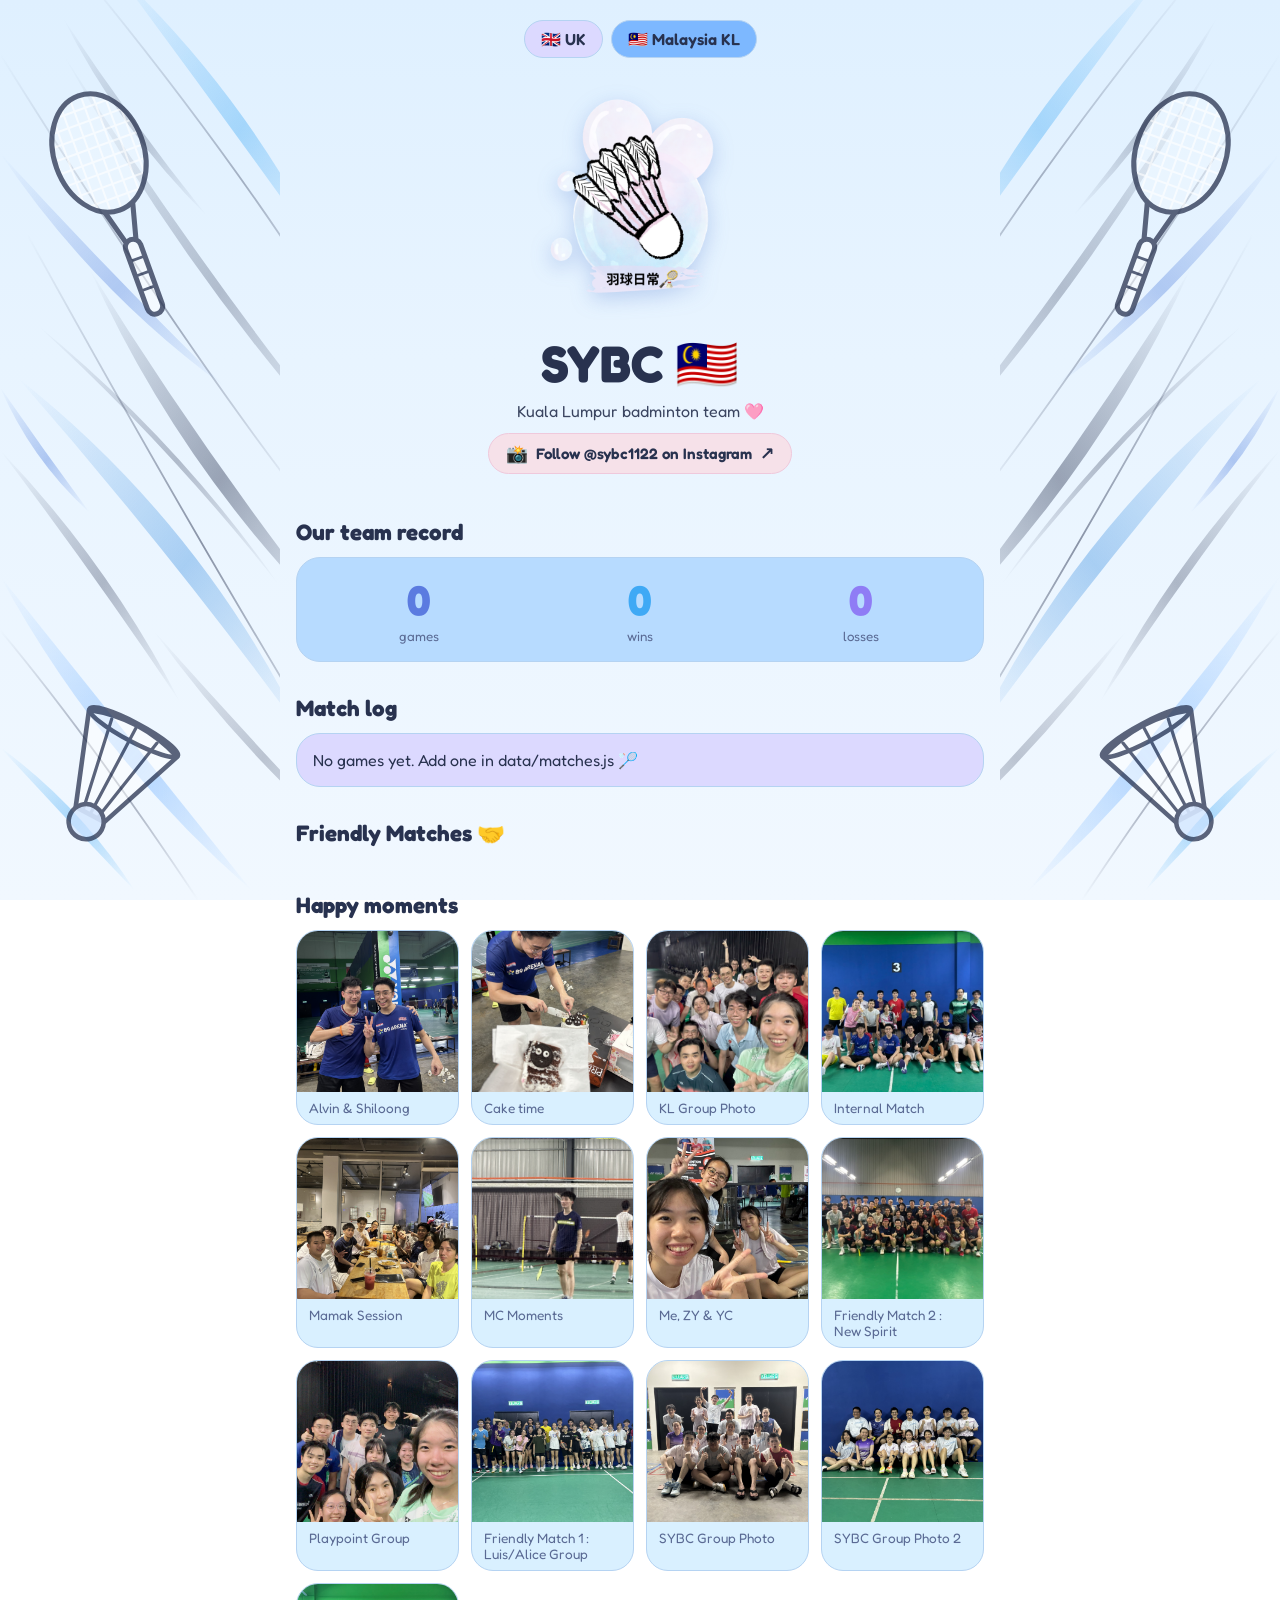
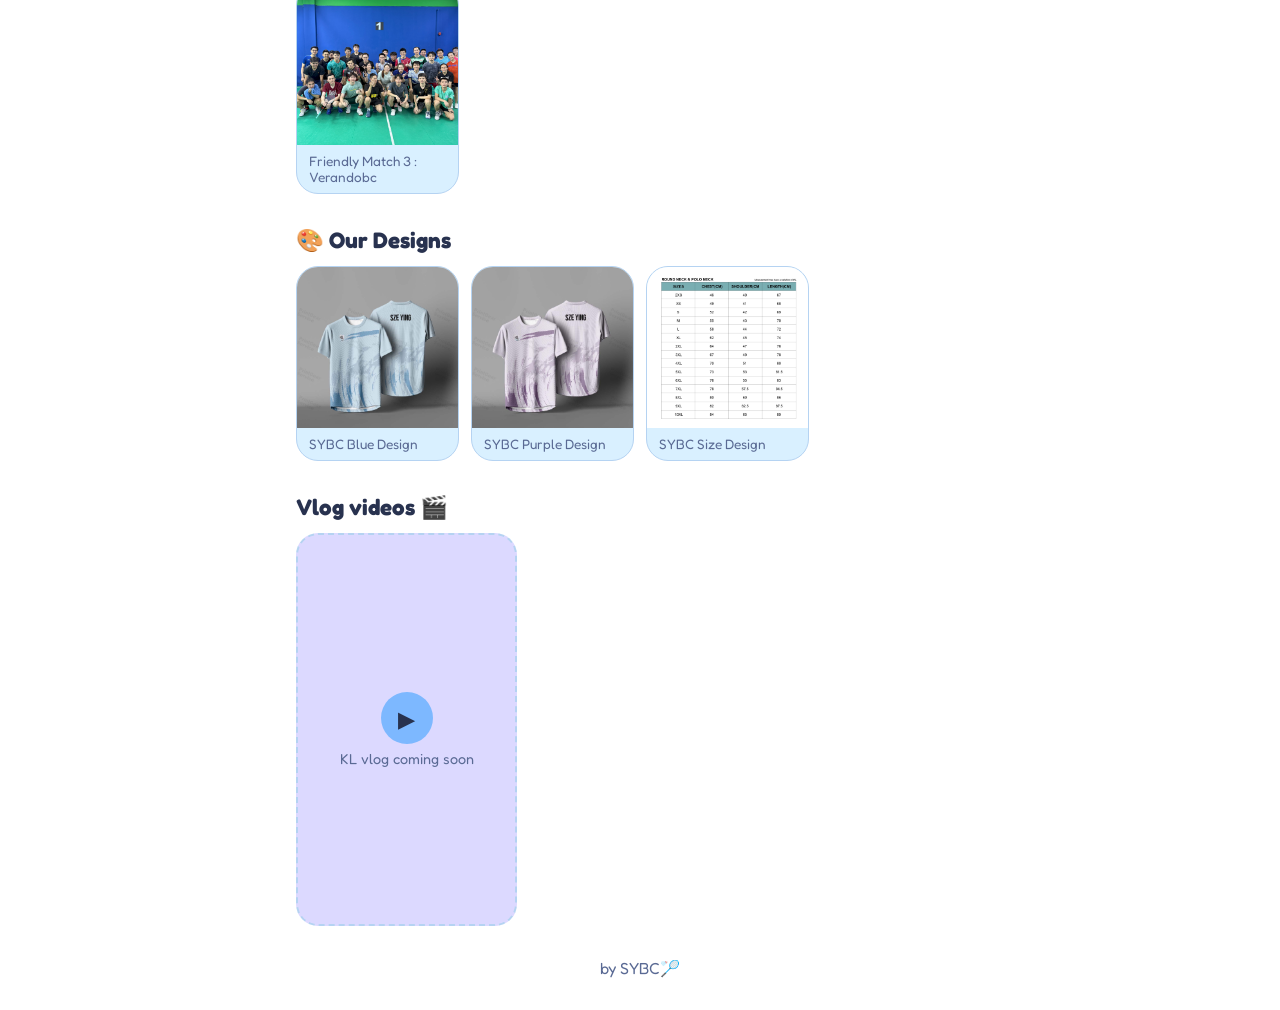
==== kl.html @ e77c0b1c "Update kl.html" ====
<!DOCTYPE html>
<html lang="en">
<head>
<meta charset="utf-8">
<meta name="viewport" content="width=device-width, initial-scale=1">
<title>Avacado BC 🏸</title>
<meta property="og:title" content="Avacado BC 🏸">
<meta property="og:description" content="Two sisters · one team · lots of smiles">
<link rel="icon" href="data:image/svg+xml,<svg xmlns=%22http://www.w3.org/2000/svg%22 viewBox=%220 0 100 100%22><text y=%22.9em%22 font-size=%2290%22>🏸</text></svg>">
<link href="https://fonts.googleapis.com/css2?family=Fredoka:wght@400;600;700&display=swap" rel="stylesheet">
<link rel="stylesheet" href="css/kl.css">
<link rel="stylesheet" href="css/deco-kl.css">
</head>
<body>
<div class="wrap">
  <nav class="switch">
    <a href="index.html">🇬🇧 UK</a>
    <a class="on" href="kl.html">🇲🇾 Malaysia KL</a>
  </nav>
  
  <!-- Banner (text comes from data/club.js) -->
  <header class="hero">
    <img class="hero-img" src="images/sy_logo.png" alt="SYBC logo">
    <h1 id="club-name"></h1>
    
    <p id="club-tagline"></p>
    
    <a
      class="instagram-link"
      href="https://www.instagram.com/sybc1122/"
      target="_blank"
      rel="noopener noreferrer"
      aria-label="Visit SYBC MY on Instagram"
    >
      <span class="instagram-icon">📸</span>
      <span>Follow @sybc1122 on Instagram</span>
      <span class="instagram-arrow">↗</span>
    </a>

  </header>

  <!-- Team record (calculated from data/matches.js) -->
  <h2>Our team record</h2>
  <div class="card"><div class="vs">
    <div><b id="stat-games">0</b><small>games</small></div>
    <div><b id="stat-wins">0</b><small>wins</small></div>
    <div><b id="stat-losses">0</b><small>losses</small></div>
  </div></div>

  <!-- Match log (from data/matches.js) -->
  <h2>Match log</h2>
  <div class="card" id="match-log"></div>
  
  <!-- Friendly Matches -->
  <h2>Friendly Matches 🤝</h2>
  <div class="vgrid" id="friendly-matches"></div>
  
  <!-- Photos (from data/moments.js) -->
  <h2>Happy moments</h2>
  <div class="grid" id="moments"></div>
  
  <!-- Designs (from data-kl/moments.js) -->
  <h2>🎨 Our Designs</h2>
  <div class="grid" id="design-gallery"></div>

  <!-- Videos (from data/vlogs.js) -->
  <h2>Vlog videos 🎬</h2>
  <div class="vgrid" id="vlogs"></div>

  <footer id="club-footer"></footer>
</div>

<!-- Your data files: these are the ones you edit -->
<script src="data-kl/club.js"></script>
<script src="data-kl/matches.js"></script>
<script src="data-kl/moments.js"></script>
<script src="data-kl/vlogs.js"></script>
<!-- The code that builds the page: no need to touch -->
<script src="js/script.js"></script>
</body>
</html>
---- css/kl.css ----
@import url('https://fonts.googleapis.com/css2?family=Fredoka:wght@400;600;700&display=swap');

/* ===== BLUE THEME for the KL page. Change the colours here ===== */
:root{
  --bg:#e8f4ff;      /* page background (very light sky) */
  --box1:#b7dbff;    /* sky blue box */
  --box2:#d9f0ff;    /* pale blue box */
  --box3:#dcd9ff;    /* light periwinkle box */
  --box4:#fff2e7;    /* cream box */
  --ink:#28324f;     /* main text (navy) */
  --soft:#5a6a94;    /* softer text */
  --blue:#5b7be0;    /* blue number */
  --sky:#3fa9f5;     /* bright sky blue */
  --violet:#8f7cf5;  /* violet number */
  --line:#b5d3f2;    /* borders */
}
*{box-sizing:border-box}
body{margin:0;min-height:100vh;background:linear-gradient(180deg,#dff0ff,var(--bg) 40%,#f1f8ff);background-attachment:fixed;color:var(--ink);font-family:'Fredoka',system-ui,-apple-system,'Segoe UI',sans-serif}
.wrap{max-width:720px;margin:0 auto;padding:16px}

/* top switch buttons */
.switch{display:flex;gap:8px;justify-content:center;margin:4px 0 14px}
.switch a{padding:8px 16px;border-radius:99px;background:var(--box3);color:var(--ink);text-decoration:none;font-weight:600;border:1px solid var(--line)}
.switch a.on{background:#7db8ff}

/* banner */
.hero{text-align:center;color:var(--ink);padding:10px 20px 8px}
.hero-img{display:block;margin:0 auto 14px;height:clamp(150px,34vw,230px);width:auto;max-width:100%;object-fit:contain;filter:drop-shadow(0 6px 10px rgba(70,110,200,.28))}
.hero h1{margin:6px 0;font-size:clamp(2rem,9vw,3.2rem)}
.hero p{margin:0;opacity:.9}
.sh{display:none}

h2{margin:32px 0 12px;font-size:1.4rem}

/* boxes */
.card{background:var(--box1);border:1px solid var(--line);border-radius:24px;padding:16px}
#match-log{background:var(--box3)}

/* team record */
.vs{display:grid;grid-template-columns:repeat(3,1fr);align-items:center;text-align:center;gap:8px}
.vs b{display:block;font-size:2.6rem;color:var(--blue)}
.vs div:nth-child(2) b{color:var(--sky)}
.vs div:nth-child(3) b{color:var(--violet)}
.vs small{color:var(--soft)}

/* match log */
.m{display:flex;justify-content:space-between;align-items:center;gap:8px;padding:10px 0;border-bottom:1px dashed var(--line)}
.m:last-child{border:0}
.m span{color:var(--soft);font-size:.9rem}
.sc{font-weight:700;text-align:right}
.tag{font-size:.75rem;color:#14305a;font-weight:600;border-radius:99px;padding:2px 10px;background:var(--sky)}
.tag.s{background:#b9b4ff;color:#2a2466}

/* photos */
.grid{display:grid;grid-template-columns:repeat(auto-fill,minmax(150px,1fr));gap:12px}
.ph{background:var(--box2);border:2px dashed var(--line);border-radius:22px;aspect-ratio:1;display:flex;flex-direction:column;align-items:center;justify-content:center;text-align:center;padding:8px;font-size:.85rem;color:var(--soft)}
.ph i{font-style:normal;font-size:2rem}
.ph:nth-child(4n+2){background:var(--box1)}
.ph:nth-child(4n+3){background:var(--box3)}
.ph:nth-child(4n+4){background:var(--box4)}
.pic{margin:0;background:var(--box2);border:1px solid var(--line);border-radius:22px;overflow:hidden}
.pic img{display:block;width:100%;aspect-ratio:1;object-fit:cover}
.pic figcaption{padding:8px 12px;font-size:.85rem;color:var(--soft)}

/* videos */
.vgrid{display:grid;grid-template-columns:repeat(2,1fr);gap:12px}
@media (min-width:600px){.vgrid{grid-template-columns:repeat(3,1fr)}}
.vd{background:var(--box3);border:2px dashed var(--line);border-radius:22px;aspect-ratio:9/16;display:flex;flex-direction:column;align-items:center;justify-content:center;text-align:center;color:var(--soft);font-size:.9rem;gap:6px;padding:8px}
.vd:nth-child(2n){background:var(--box1)}
.vd i{font-style:normal;width:52px;height:52px;border-radius:50%;background:#7db8ff;color:var(--ink);display:flex;align-items:center;justify-content:center;font-size:1.4rem}
.vc{margin:0;background:var(--box3);border:1px solid var(--line);border-radius:22px;overflow:hidden}
.vc:nth-child(2n){background:var(--box1)}
.vc video{display:block;width:100%;aspect-ratio:9/16;object-fit:contain;border:0;background:#000}
.vc iframe{display:block;width:100%;aspect-ratio:16/9;border:0;background:#000}
.vc figcaption{padding:8px 12px;font-size:.9rem;color:var(--soft)}

footer{text-align:center;color:var(--soft);margin:32px 0 16px}

/* Instagram profile link */
.instagram-link {
  display: inline-flex;
  align-items: center;
  justify-content: center;
  gap: 8px;
  margin: 12px auto 4px;
  padding: 9px 17px;
  border-radius: 999px;
  background: #f6e1e9;
  border: 1px solid #efc9dc;
  color: #28324f;
  font-size: 0.95rem;
  font-weight: 600;
  text-decoration: none;
  transition: transform 0.2s ease, box-shadow 0.2s ease;
}

.instagram-link:hover {
  transform: translateY(-2px);
  box-shadow: 0 4px 12px rgba(40, 50, 79, 0.12);
}

.instagram-icon {
  font-size: 1.1rem;
}

.instagram-arrow {
  font-size: 1.1rem;
}

.hero {
  display: flex;
  flex-direction: column;
  align-items: center;
}

/* ===== CLICK TO ENLARGE PHOTOS ===== */

.clickable-photo {
  cursor: zoom-in;
  transition: transform 0.25s ease;
}

.clickable-photo:hover {
  transform: scale(1.03);
}

/* Full-screen photo background */
.photo-lightbox {
  display: none;
  position: fixed;
  inset: 0;
  z-index: 99999;
  background: rgba(15, 10, 25, 0.94);
  justify-content: center;
  align-items: center;
  padding: 30px;
}

.photo-lightbox.active {
  display: flex;
}

/* Enlarged photo */
.photo-lightbox img {
  max-width: 95vw;
  max-height: 90vh;
  width: auto;
  height: auto;
  object-fit: contain;
  border-radius: 12px;
  cursor: zoom-out;
  box-shadow: 0 10px 40px rgba(0, 0, 0, 0.4);
}

/* Close button */
.photo-close {
  position: absolute;
  top: 15px;
  right: 30px;
  background: transparent;
  border: none;
  color: white;
  font-size: 45px;
  cursor: pointer;
  z-index: 100000;
}

@media (max-width: 600px) {
  .photo-lightbox {
    padding: 12px;
  }

  .photo-lightbox img {
    max-width: 96vw;
    max-height: 85vh;
  }

  .photo-close {
    top: 8px;
    right: 18px;
  }
}
---- css/deco-kl.css ----
/* ===== Side panels: soft sweeping lines, racket and shuttlecock (computer screens only) ===== */
@media (min-width:1000px){
  body::before,body::after{content:"";position:fixed;top:0;bottom:0;width:calc((100vw - 720px) / 2);max-width:520px;pointer-events:none;background-repeat:no-repeat;background-size:cover;z-index:0}
  body::before{left:0;background-position:left center;background-image:url("data:image/svg+xml,%3Csvg xmlns='http://www.w3.org/2000/svg' viewBox='0 0 400 1000' preserveAspectRatio='xMidYMid slice'%3E%3Cg transform='translate(400 0) scale(-1 1)'%3E%3Cdefs%3E%3CclipPath id='h'%3E%3Cellipse cx='0' cy='0' rx='40' ry='54'/%3E%3C/clipPath%3E%3ClinearGradient id='g_navy' x1='0' y1='1' x2='1' y2='0'%3E%3Cstop offset='0' stop-color='%2328324f' stop-opacity='0'/%3E%3Cstop offset='.45' stop-color='%2328324f' stop-opacity='1'/%3E%3Cstop offset='1' stop-color='%2328324f' stop-opacity='0'/%3E%3C/linearGradient%3E%3ClinearGradient id='g_mid' x1='0' y1='1' x2='1' y2='0'%3E%3Cstop offset='0' stop-color='%233b8fe0' stop-opacity='0'/%3E%3Cstop offset='.45' stop-color='%233b8fe0' stop-opacity='1'/%3E%3Cstop offset='1' stop-color='%233b8fe0' stop-opacity='0'/%3E%3C/linearGradient%3E%3ClinearGradient id='g_sky' x1='0' y1='1' x2='1' y2='0'%3E%3Cstop offset='0' stop-color='%233fa9f5' stop-opacity='0'/%3E%3Cstop offset='.45' stop-color='%233fa9f5' stop-opacity='1'/%3E%3Cstop offset='1' stop-color='%233fa9f5' stop-opacity='0'/%3E%3C/linearGradient%3E%3ClinearGradient id='g_light' x1='0' y1='1' x2='1' y2='0'%3E%3Cstop offset='0' stop-color='%237db8ff' stop-opacity='0'/%3E%3Cstop offset='.45' stop-color='%237db8ff' stop-opacity='1'/%3E%3Cstop offset='1' stop-color='%237db8ff' stop-opacity='0'/%3E%3C/linearGradient%3E%3ClinearGradient id='g_deep' x1='0' y1='1' x2='1' y2='0'%3E%3Cstop offset='0' stop-color='%233b6fd8' stop-opacity='0'/%3E%3Cstop offset='.45' stop-color='%233b6fd8' stop-opacity='1'/%3E%3Cstop offset='1' stop-color='%233b6fd8' stop-opacity='0'/%3E%3C/linearGradient%3E%3C/defs%3E%3Cpath d='M20 700Q198 526 300 300Q171 508 20 700Z' fill='url(%23g_navy)' opacity='0.42'/%3E%3Cpath d='M60 820Q211 613 380 420Q174 583 60 820Z' fill='url(%23g_mid)' opacity='0.38'/%3E%3Cpath d='M0 520Q193 310 330 60Q177 299 0 520Z' fill='url(%23g_navy)' opacity='0.28'/%3E%3Cpath d='M120 990Q291 840 400 640Q260 815 120 990Z' fill='url(%23g_light)' opacity='0.55'/%3E%3Cpath d='M200 780Q296 637 400 500Q280 625 200 780Z' fill='url(%23g_navy)' opacity='0.32'/%3E%3Cpath d='M30 300Q148 134 270 -30Q119 113 30 300Z' fill='url(%23g_sky)' opacity='0.38'/%3E%3Cpath d='M150 430Q298 322 400 170Q278 303 150 430Z' fill='url(%23g_deep)' opacity='0.32'/%3E%3Cpath d='M0 950Q130 839 230 700Q117 827 0 950Z' fill='url(%23g_navy)' opacity='0.26'/%3E%3Cpath d='M250 990Q326 911 400 830Q310 896 250 990Z' fill='url(%23g_sky)' opacity='0.42'/%3E%3Cpath d='M90 650Q213 494 360 360Q205 486 90 650Z' fill='url(%23g_navy)' opacity='0.3'/%3E%3Cpath d='M300 570Q365 511 400 430Q351 501 300 570Z' fill='url(%23g_deep)' opacity='0.35'/%3E%3Cpath d='M170 240Q268 143 330 20Q255 134 170 240Z' fill='url(%23g_navy)' opacity='0.25'/%3E%3Cpath d='M10 880Q160 640 370 260' fill='none' stroke='url(%23g_navy)' stroke-width='2' stroke-linecap='round' opacity='0.5'/%3E%3Cpath d='M60 560Q200 380 400 60' fill='none' stroke='url(%23g_navy)' stroke-width='2' stroke-linecap='round' opacity='0.4'/%3E%3Cpath d='M180 1000Q300 820 400 700' fill='none' stroke='url(%23g_navy)' stroke-width='2' stroke-linecap='round' opacity='0.45'/%3E%3Cpath d='M0 400Q120 200 300 -20' fill='none' stroke='url(%23g_navy)' stroke-width='2' stroke-linecap='round' opacity='0.35'/%3E%3Cg transform='translate(290 170) rotate(20) scale(1.25)' fill='none' stroke='%2328324f' stroke-width='4.5' stroke-linecap='round' stroke-linejoin='round' opacity='.75'%3E%3Cellipse cx='0' cy='0' rx='40' ry='54' fill='%23ffffff' fill-opacity='.3' stroke='none'/%3E%3Cg clip-path='url(%23h)' stroke='%23ffffff' stroke-width='1.8' opacity='.9'%3E%3Cpath d='M-32 -54V54M-22 -54V54M-12 -54V54M-2 -54V54M8 -54V54M18 -54V54M28 -54V54M38 -54V54'/%3E%3Cpath d='M-40 -42H40M-40 -30H40M-40 -18H40M-40 -6H40M-40 6H40M-40 18H40M-40 30H40M-40 42H40'/%3E%3C/g%3E%3Cellipse cx='0' cy='0' rx='40' ry='54'/%3E%3Cpath d='M-13 52L-5 82M13 52L5 82'/%3E%3Crect x='-7' y='82' width='14' height='70' rx='7' fill='%23ffffff' fill-opacity='.7'/%3E%3Cpath d='M-7 100H7M-7 114H7M-7 128H7' stroke-width='2.5'/%3E%3C/g%3E%3Cg transform='translate(300 905) rotate(-28) scale(1.5)' fill='%23ffffff' fill-opacity='.7' stroke='%2328324f' stroke-width='3.4' stroke-linejoin='round' stroke-linecap='round' opacity='.75'%3E%3Cpath d='M-12 0L-37 -68Q0 -81 37 -68L12 0Z'/%3E%3Cpath d='M-6 0L-19 -70M0 0V-75M6 0L19 -70' fill='none' stroke-width='2.4'/%3E%3Cellipse cx='0' cy='-69' rx='37' ry='7' fill='none'/%3E%3Ccircle cx='0' cy='6' r='13' fill='%23cfe3ff' fill-opacity='.9'/%3E%3C/g%3E%3C/g%3E%3C/svg%3E")}
  body::after{right:0;background-position:right center;background-image:url("data:image/svg+xml,%3Csvg xmlns='http://www.w3.org/2000/svg' viewBox='0 0 400 1000' preserveAspectRatio='xMidYMid slice'%3E%3Cdefs%3E%3CclipPath id='h'%3E%3Cellipse cx='0' cy='0' rx='40' ry='54'/%3E%3C/clipPath%3E%3ClinearGradient id='g_navy' x1='0' y1='1' x2='1' y2='0'%3E%3Cstop offset='0' stop-color='%2328324f' stop-opacity='0'/%3E%3Cstop offset='.45' stop-color='%2328324f' stop-opacity='1'/%3E%3Cstop offset='1' stop-color='%2328324f' stop-opacity='0'/%3E%3C/linearGradient%3E%3ClinearGradient id='g_mid' x1='0' y1='1' x2='1' y2='0'%3E%3Cstop offset='0' stop-color='%233b8fe0' stop-opacity='0'/%3E%3Cstop offset='.45' stop-color='%233b8fe0' stop-opacity='1'/%3E%3Cstop offset='1' stop-color='%233b8fe0' stop-opacity='0'/%3E%3C/linearGradient%3E%3ClinearGradient id='g_sky' x1='0' y1='1' x2='1' y2='0'%3E%3Cstop offset='0' stop-color='%233fa9f5' stop-opacity='0'/%3E%3Cstop offset='.45' stop-color='%233fa9f5' stop-opacity='1'/%3E%3Cstop offset='1' stop-color='%233fa9f5' stop-opacity='0'/%3E%3C/linearGradient%3E%3ClinearGradient id='g_light' x1='0' y1='1' x2='1' y2='0'%3E%3Cstop offset='0' stop-color='%237db8ff' stop-opacity='0'/%3E%3Cstop offset='.45' stop-color='%237db8ff' stop-opacity='1'/%3E%3Cstop offset='1' stop-color='%237db8ff' stop-opacity='0'/%3E%3C/linearGradient%3E%3ClinearGradient id='g_deep' x1='0' y1='1' x2='1' y2='0'%3E%3Cstop offset='0' stop-color='%233b6fd8' stop-opacity='0'/%3E%3Cstop offset='.45' stop-color='%233b6fd8' stop-opacity='1'/%3E%3Cstop offset='1' stop-color='%233b6fd8' stop-opacity='0'/%3E%3C/linearGradient%3E%3C/defs%3E%3Cpath d='M20 700Q198 526 300 300Q171 508 20 700Z' fill='url(%23g_navy)' opacity='0.42'/%3E%3Cpath d='M60 820Q211 613 380 420Q174 583 60 820Z' fill='url(%23g_mid)' opacity='0.38'/%3E%3Cpath d='M0 520Q193 310 330 60Q177 299 0 520Z' fill='url(%23g_navy)' opacity='0.28'/%3E%3Cpath d='M120 990Q291 840 400 640Q260 815 120 990Z' fill='url(%23g_light)' opacity='0.55'/%3E%3Cpath d='M200 780Q296 637 400 500Q280 625 200 780Z' fill='url(%23g_navy)' opacity='0.32'/%3E%3Cpath d='M30 300Q148 134 270 -30Q119 113 30 300Z' fill='url(%23g_sky)' opacity='0.38'/%3E%3Cpath d='M150 430Q298 322 400 170Q278 303 150 430Z' fill='url(%23g_deep)' opacity='0.32'/%3E%3Cpath d='M0 950Q130 839 230 700Q117 827 0 950Z' fill='url(%23g_navy)' opacity='0.26'/%3E%3Cpath d='M250 990Q326 911 400 830Q310 896 250 990Z' fill='url(%23g_sky)' opacity='0.42'/%3E%3Cpath d='M90 650Q213 494 360 360Q205 486 90 650Z' fill='url(%23g_navy)' opacity='0.3'/%3E%3Cpath d='M300 570Q365 511 400 430Q351 501 300 570Z' fill='url(%23g_deep)' opacity='0.35'/%3E%3Cpath d='M170 240Q268 143 330 20Q255 134 170 240Z' fill='url(%23g_navy)' opacity='0.25'/%3E%3Cpath d='M10 880Q160 640 370 260' fill='none' stroke='url(%23g_navy)' stroke-width='2' stroke-linecap='round' opacity='0.5'/%3E%3Cpath d='M60 560Q200 380 400 60' fill='none' stroke='url(%23g_navy)' stroke-width='2' stroke-linecap='round' opacity='0.4'/%3E%3Cpath d='M180 1000Q300 820 400 700' fill='none' stroke='url(%23g_navy)' stroke-width='2' stroke-linecap='round' opacity='0.45'/%3E%3Cpath d='M0 400Q120 200 300 -20' fill='none' stroke='url(%23g_navy)' stroke-width='2' stroke-linecap='round' opacity='0.35'/%3E%3Cg transform='translate(290 170) rotate(20) scale(1.25)' fill='none' stroke='%2328324f' stroke-width='4.5' stroke-linecap='round' stroke-linejoin='round' opacity='.75'%3E%3Cellipse cx='0' cy='0' rx='40' ry='54' fill='%23ffffff' fill-opacity='.3' stroke='none'/%3E%3Cg clip-path='url(%23h)' stroke='%23ffffff' stroke-width='1.8' opacity='.9'%3E%3Cpath d='M-32 -54V54M-22 -54V54M-12 -54V54M-2 -54V54M8 -54V54M18 -54V54M28 -54V54M38 -54V54'/%3E%3Cpath d='M-40 -42H40M-40 -30H40M-40 -18H40M-40 -6H40M-40 6H40M-40 18H40M-40 30H40M-40 42H40'/%3E%3C/g%3E%3Cellipse cx='0' cy='0' rx='40' ry='54'/%3E%3Cpath d='M-13 52L-5 82M13 52L5 82'/%3E%3Crect x='-7' y='82' width='14' height='70' rx='7' fill='%23ffffff' fill-opacity='.7'/%3E%3Cpath d='M-7 100H7M-7 114H7M-7 128H7' stroke-width='2.5'/%3E%3C/g%3E%3Cg transform='translate(300 905) rotate(-28) scale(1.5)' fill='%23ffffff' fill-opacity='.7' stroke='%2328324f' stroke-width='3.4' stroke-linejoin='round' stroke-linecap='round' opacity='.75'%3E%3Cpath d='M-12 0L-37 -68Q0 -81 37 -68L12 0Z'/%3E%3Cpath d='M-6 0L-19 -70M0 0V-75M6 0L19 -70' fill='none' stroke-width='2.4'/%3E%3Cellipse cx='0' cy='-69' rx='37' ry='7' fill='none'/%3E%3Ccircle cx='0' cy='6' r='13' fill='%23cfe3ff' fill-opacity='.9'/%3E%3C/g%3E%3C/svg%3E")}
  .wrap{position:relative;z-index:1}
}
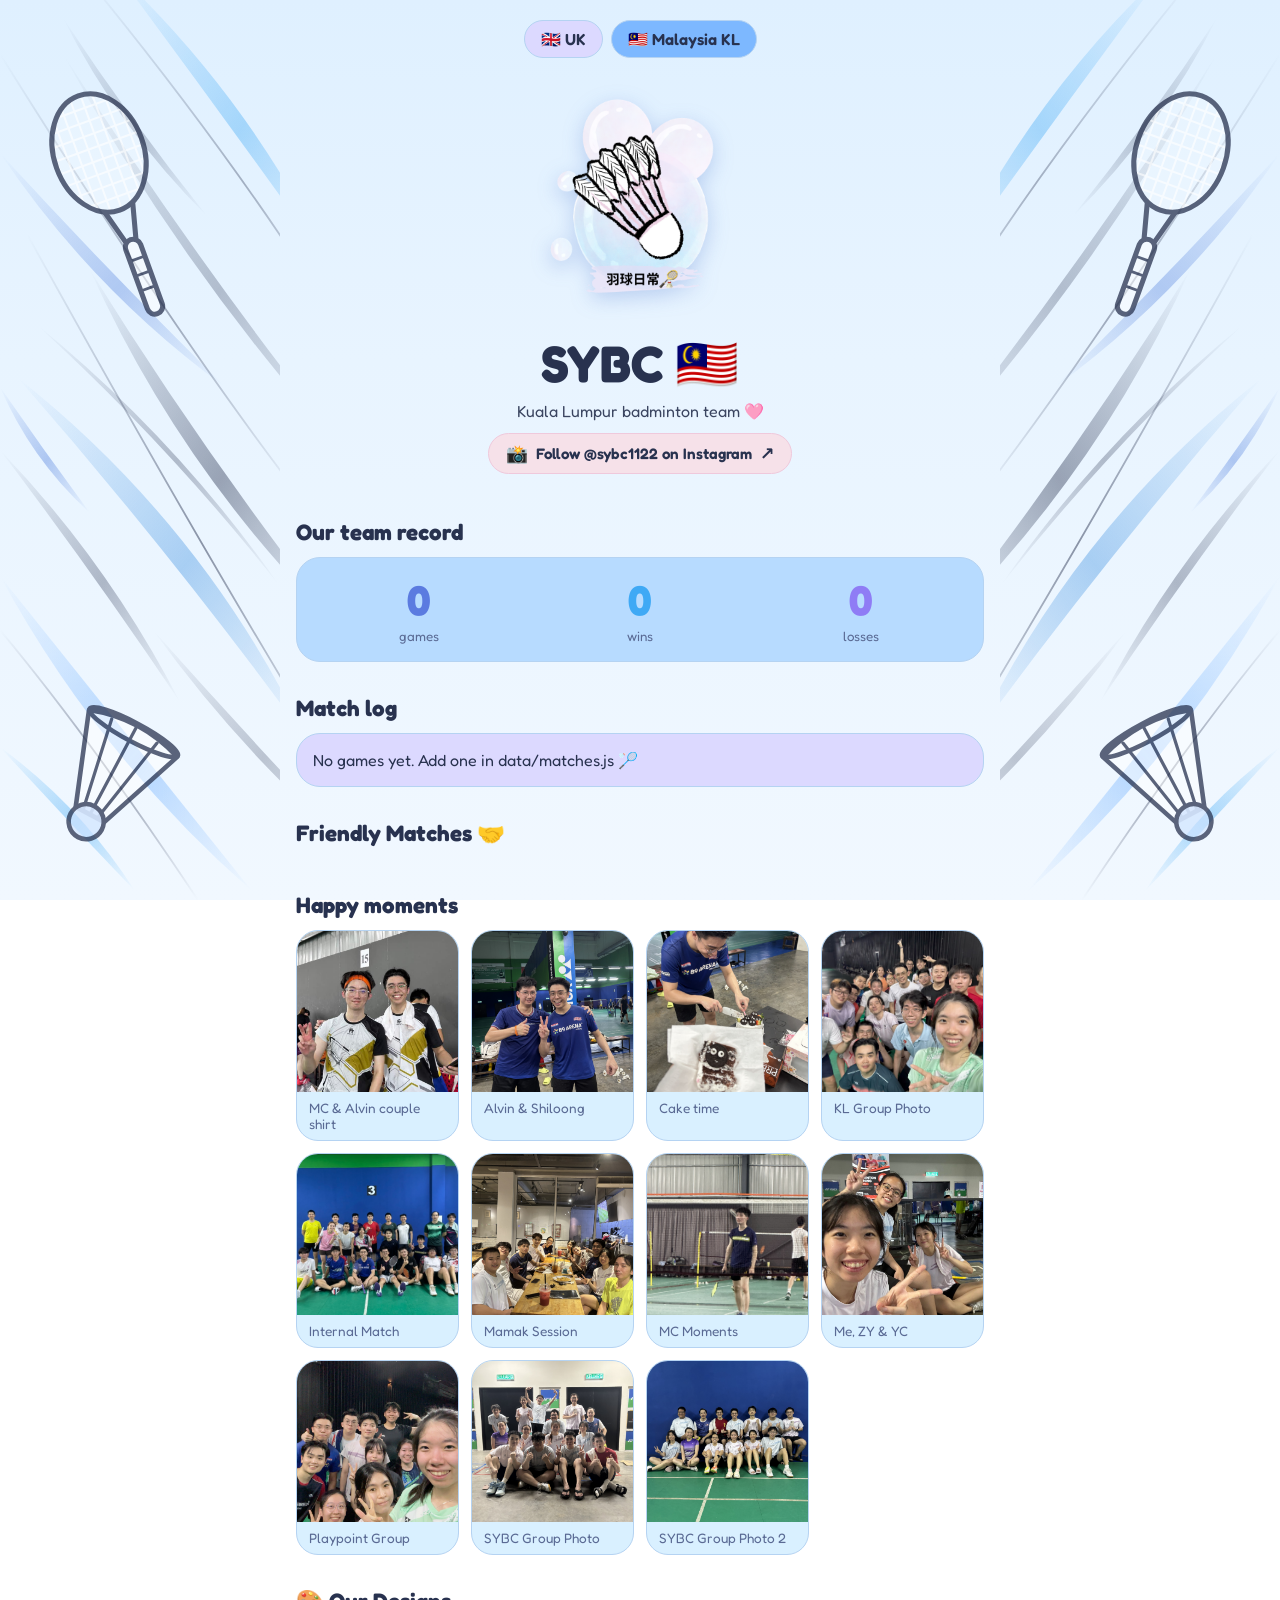
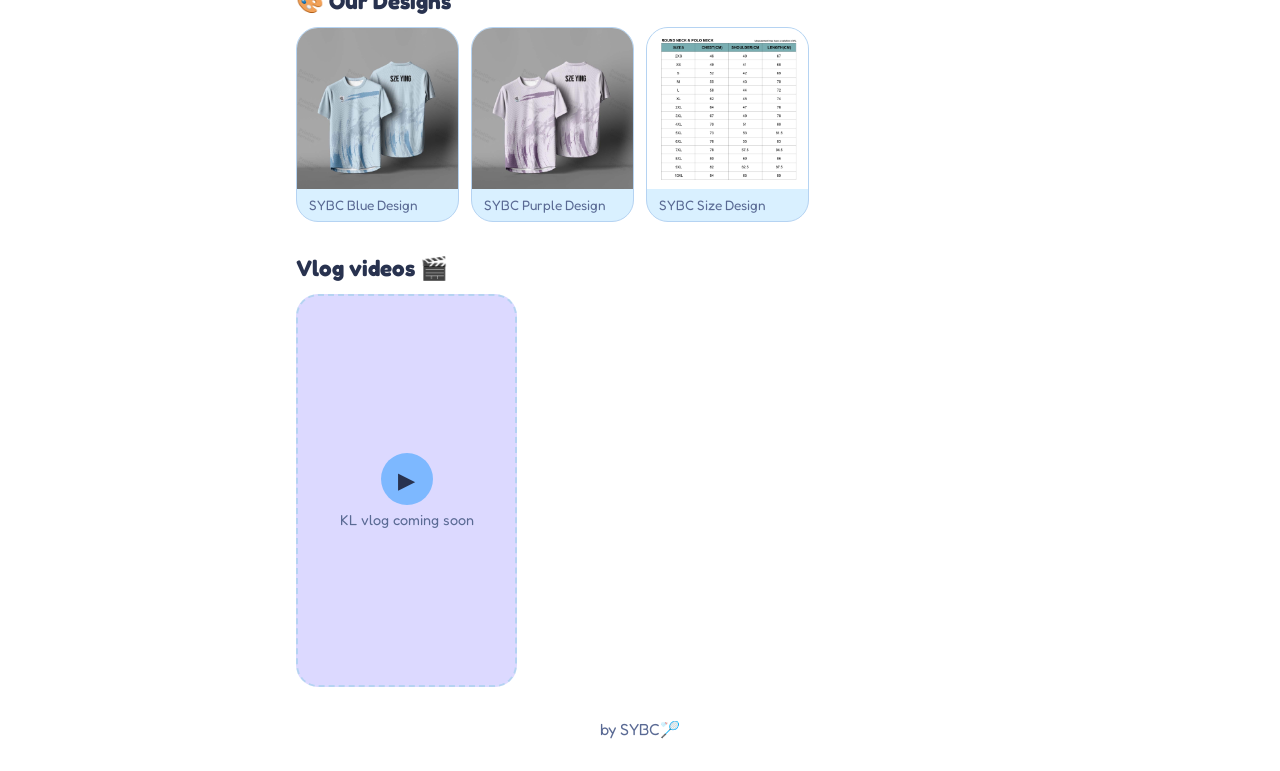
==== commit 314cfae0: "Change friendly matches div to friendly moments div" ====
--- a/kl.html
+++ b/kl.html
@@ -53,7 +53,7 @@
   
   <!-- Friendly Matches -->
   <h2>Friendly Matches 🤝</h2>
-  <div class="vgrid" id="friendly-matches"></div>
+  <div class="grid" id="friendly-moments"></div>
   
   <!-- Photos (from data/moments.js) -->
   <h2>Happy moments</h2>
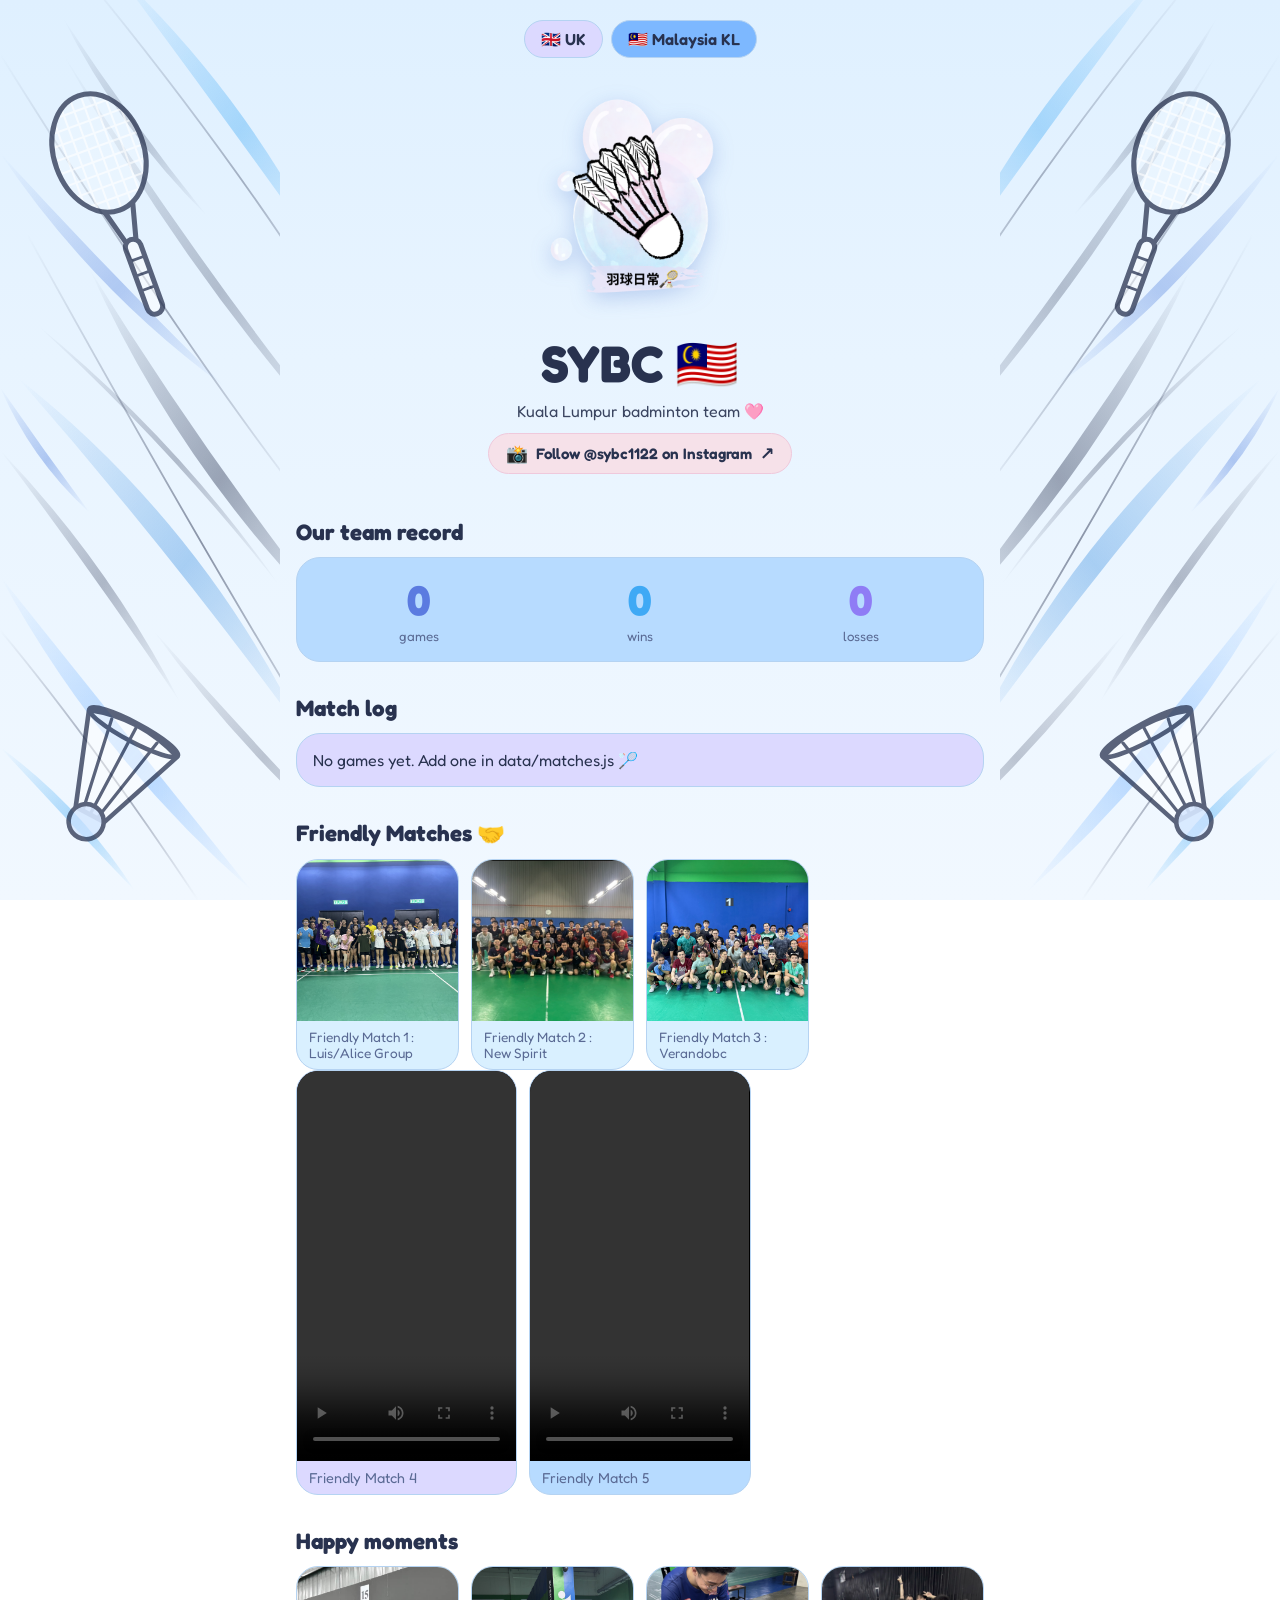
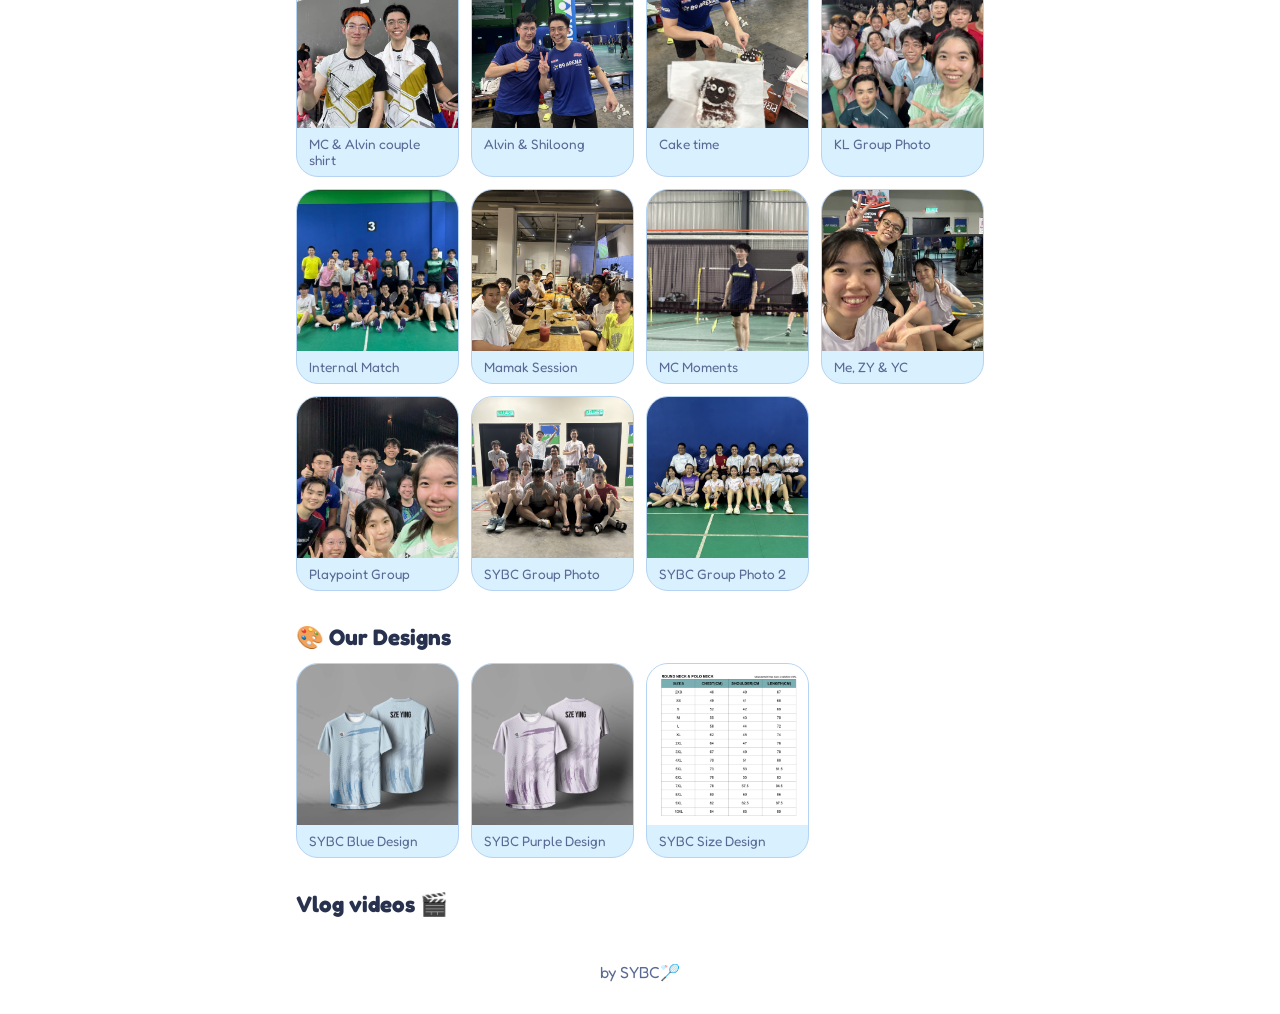
==== commit 0f37695b: "Add friendly vlogs section to kl.html" ====
--- a/kl.html
+++ b/kl.html
@@ -54,6 +54,7 @@
   <!-- Friendly Matches -->
   <h2>Friendly Matches 🤝</h2>
   <div class="grid" id="friendly-moments"></div>
+  <div class="vgrid" id="friendly-vlogs"></div>
   
   <!-- Photos (from data/moments.js) -->
   <h2>Happy moments</h2>
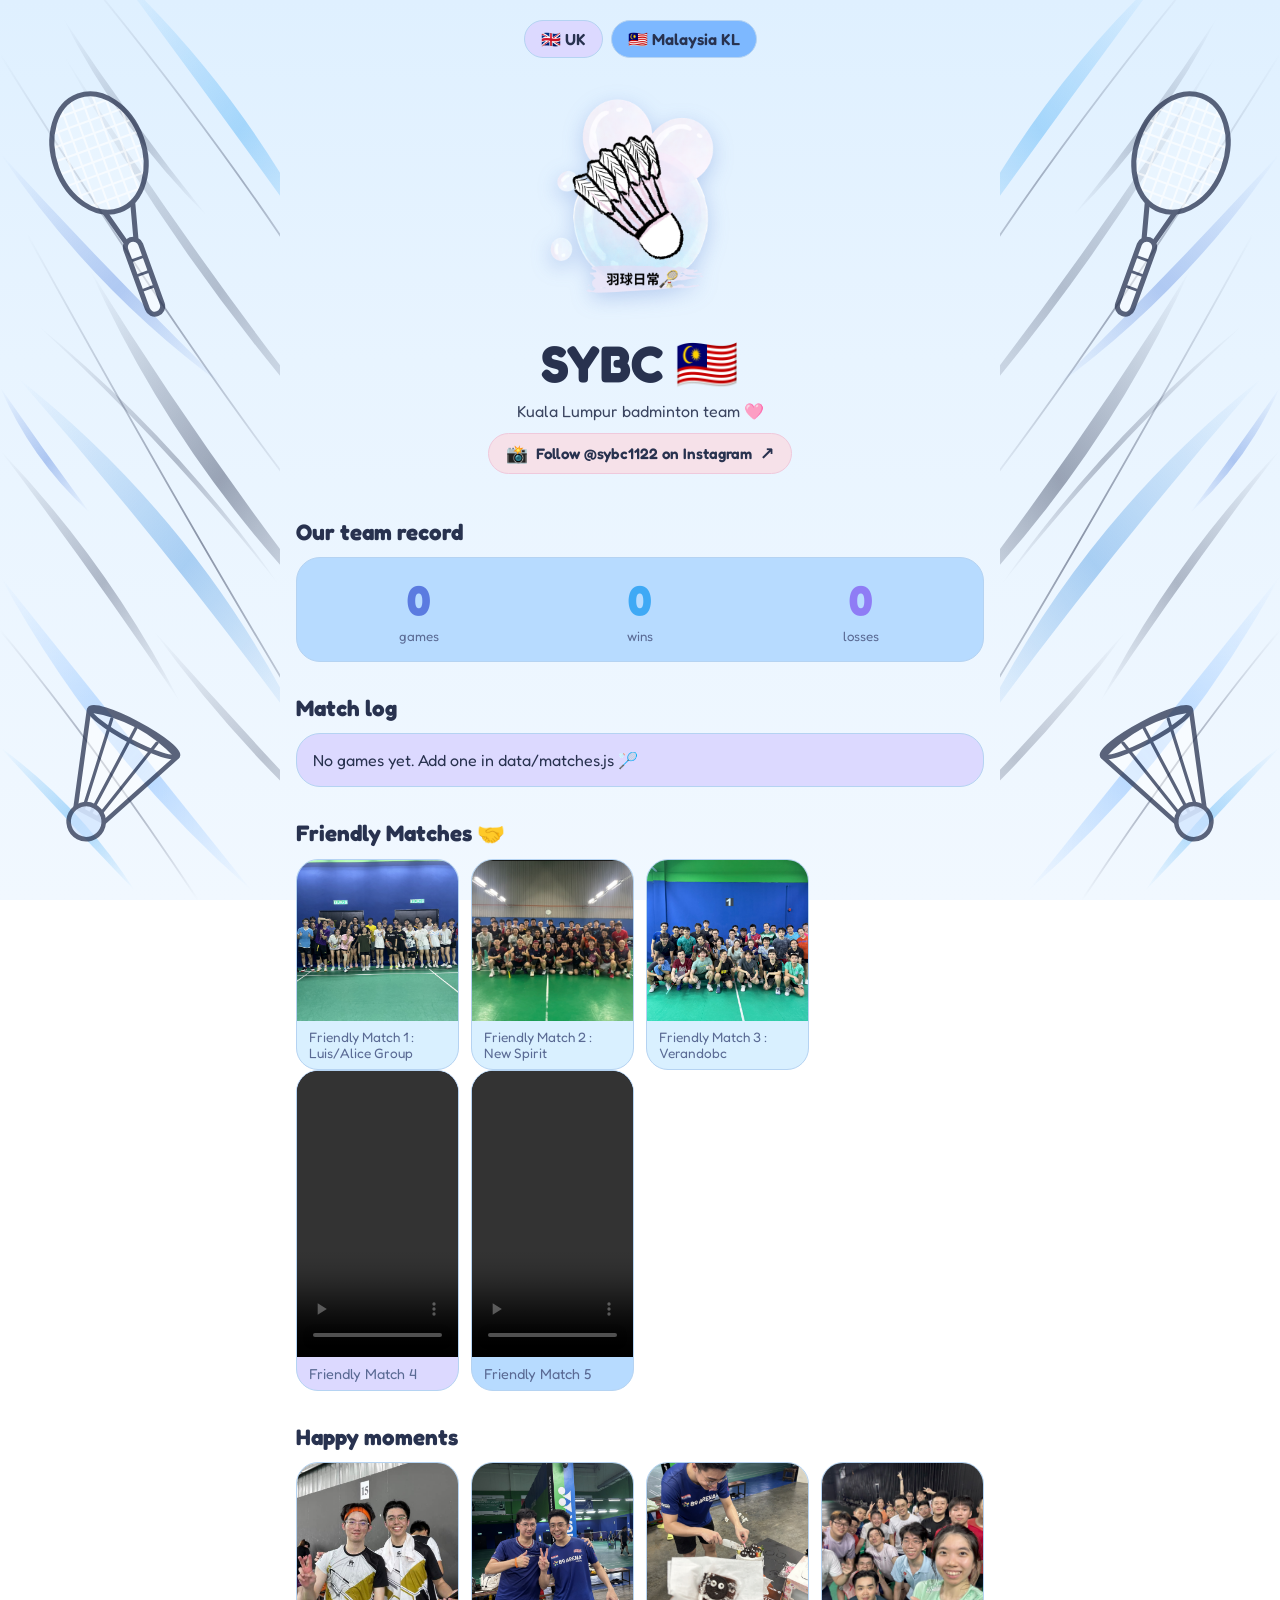
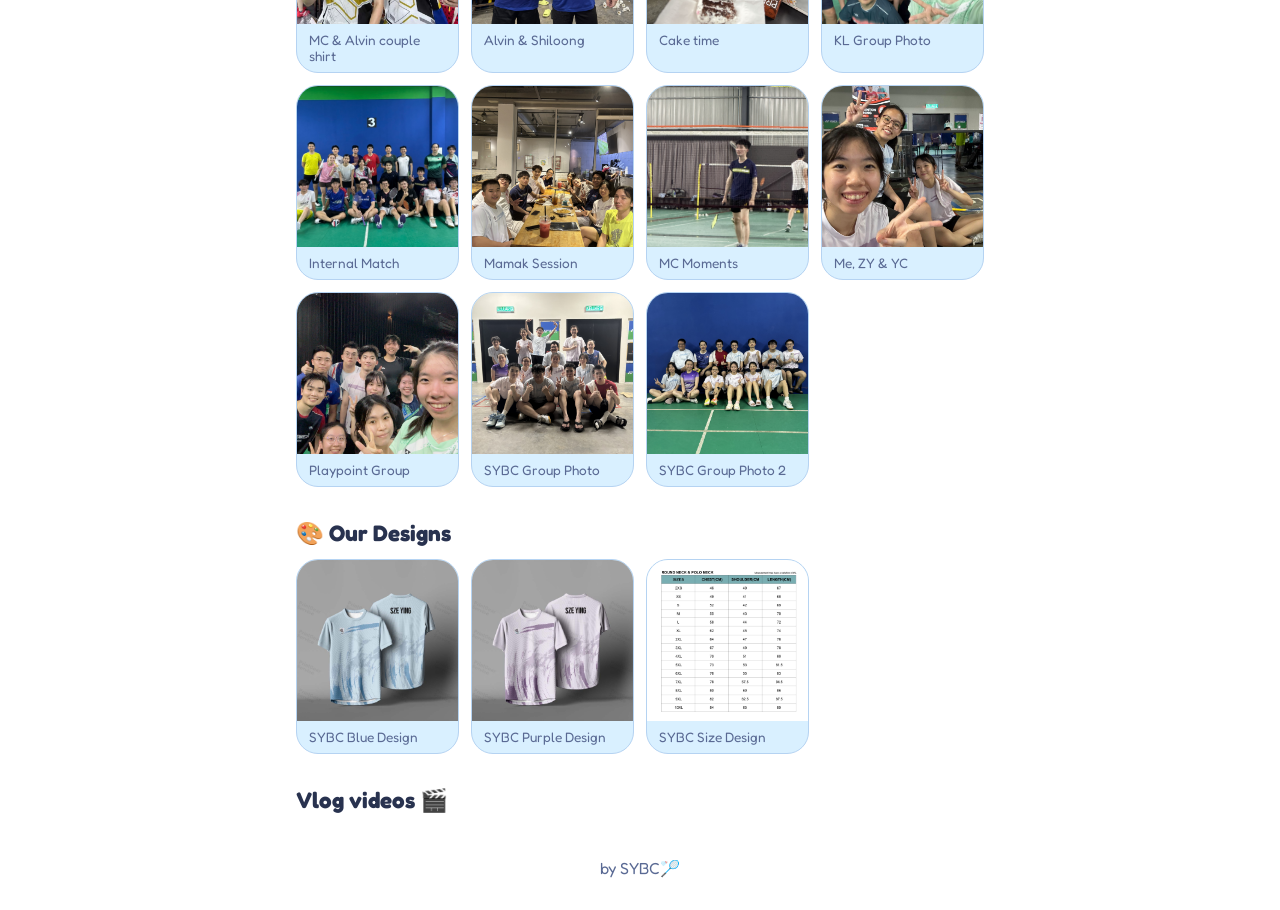
==== commit ed7772a1: "Update kl.html" ====
--- a/kl.html
+++ b/kl.html
@@ -54,7 +54,7 @@
   <!-- Friendly Matches -->
   <h2>Friendly Matches 🤝</h2>
   <div class="grid" id="friendly-moments"></div>
-  <div class="vgrid" id="friendly-vlogs"></div>
+  <div class="grid" id="friendly-vlogs"></div>
   
   <!-- Photos (from data/moments.js) -->
   <h2>Happy moments</h2>
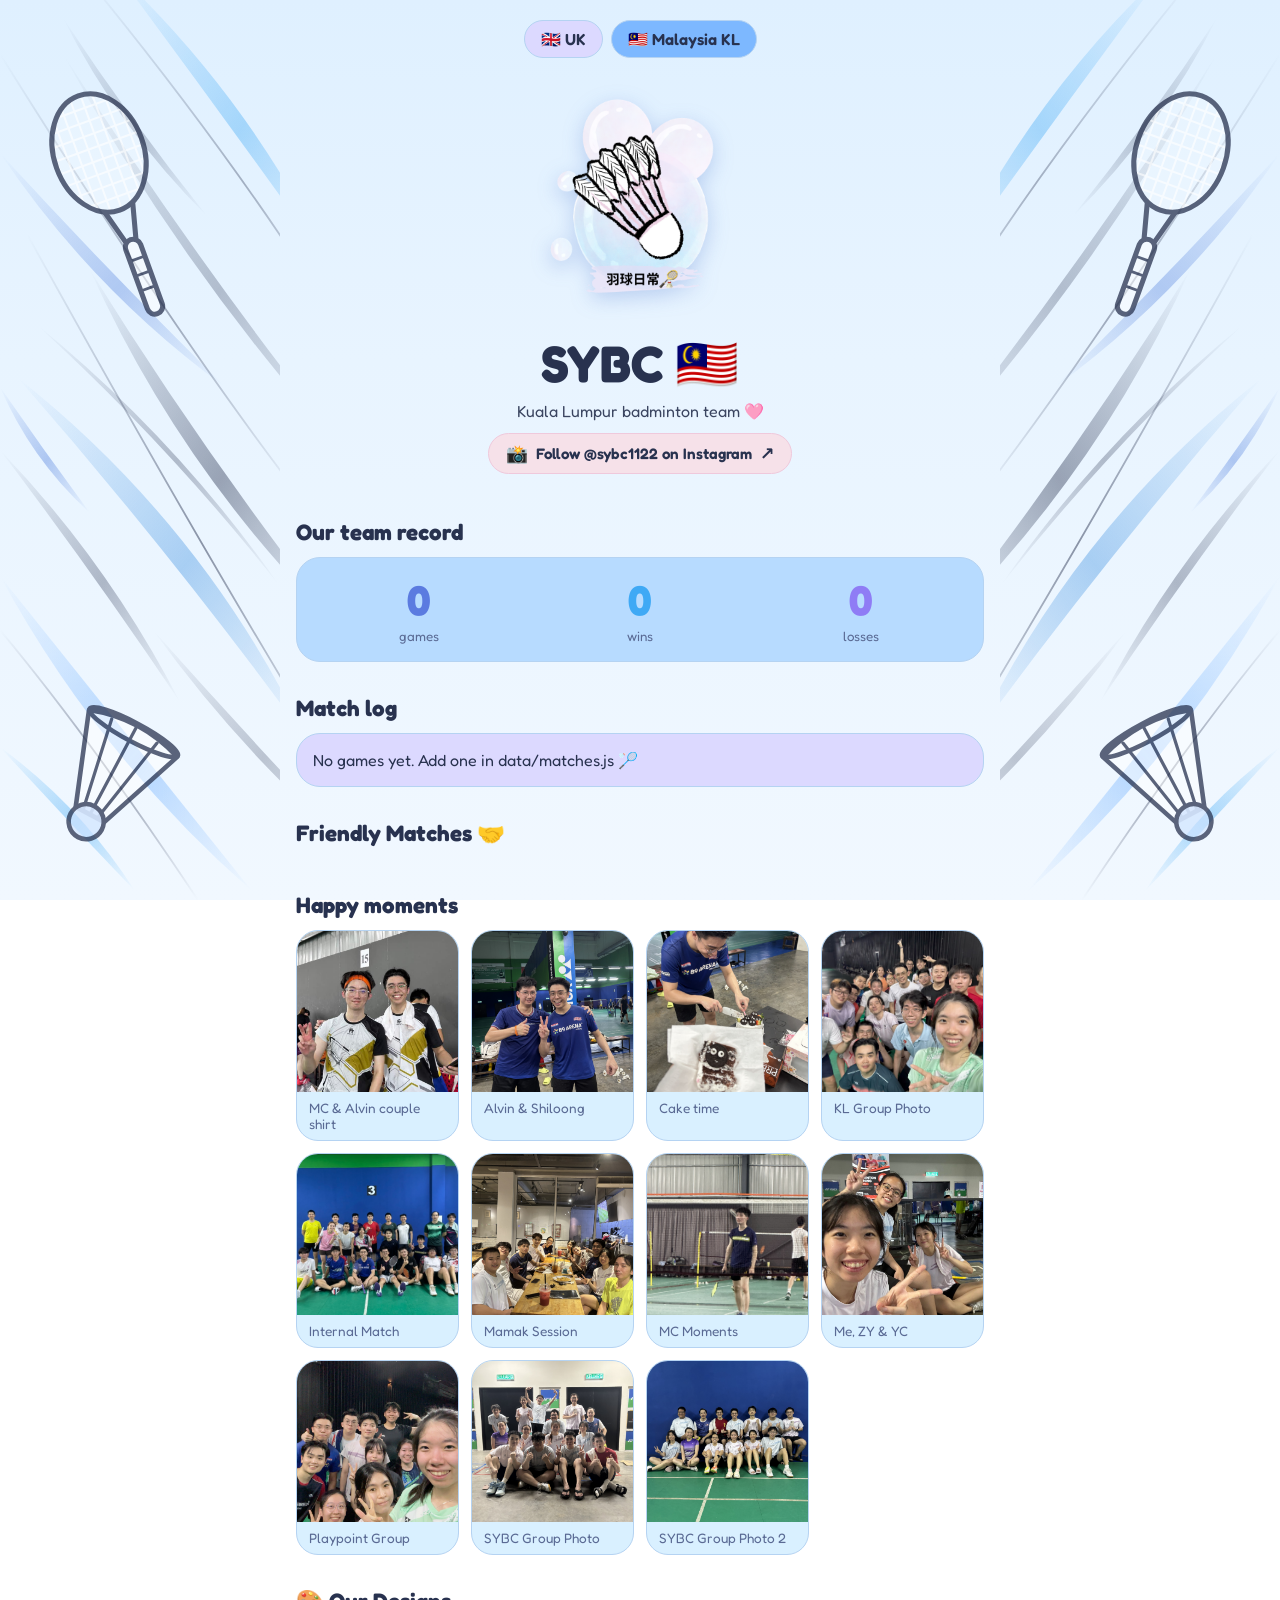
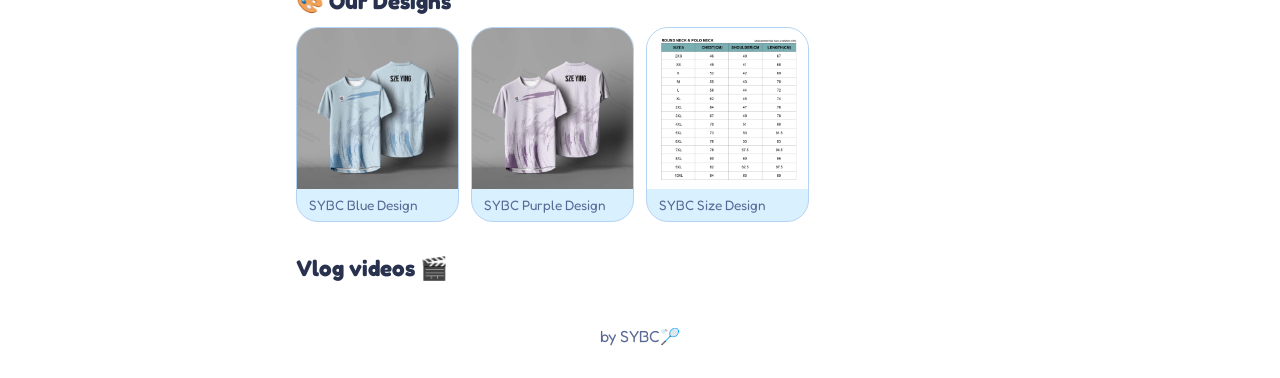
==== commit 542f1fee: "Consolidate friendly match sections into one grid" ====
--- a/kl.html
+++ b/kl.html
@@ -53,8 +53,7 @@
   
   <!-- Friendly Matches -->
   <h2>Friendly Matches 🤝</h2>
-  <div class="grid" id="friendly-moments"></div>
-  <div class="grid" id="friendly-vlogs"></div>
+  <div class="grid friendly-all" id="friendly-all"></div>
   
   <!-- Photos (from data/moments.js) -->
   <h2>Happy moments</h2>
--- a/css/kl.css
+++ b/css/kl.css
@@ -180,3 +180,87 @@
     right: 18px;
   }
 }
+
+/* Friendly match video cards */
+.friendly-video-card {
+  position: relative;
+  overflow: hidden;
+}
+
+.friendly-video-card video {
+  display: block;
+  width: 100%;
+  aspect-ratio: 1 / 1;
+  object-fit: cover;
+  border-radius: inherit;
+  background: #222;
+}
+
+.friendly-play {
+  position: absolute;
+  top: 42%;
+  left: 50%;
+  transform: translate(-50%, -50%);
+  width: 58px;
+  height: 58px;
+  border: 0;
+  border-radius: 50%;
+  background: rgba(20, 30, 60, .8);
+  color: white;
+  font-size: 25px;
+  cursor: pointer;
+}
+
+/* Large video popup */
+.friendly-video-modal {
+  display: none;
+  position: fixed;
+  inset: 0;
+  z-index: 999999;
+  background: rgba(0, 0, 0, .92);
+  align-items: center;
+  justify-content: center;
+  padding: 25px;
+}
+
+.friendly-video-modal.active {
+  display: flex;
+}
+
+.friendly-video-modal video {
+  max-width: 90vw;
+  max-height: 85vh;
+  width: auto;
+  height: auto;
+  object-fit: contain;
+}
+
+.friendly-video-close {
+  position: absolute;
+  top: 15px;
+  right: 25px;
+  background: none;
+  border: none;
+  color: white;
+  font-size: 45px;
+  cursor: pointer;
+}
+
+/* Friendly Matches: keep photos and videos in the same grid */
+#friendly-moments,
+#friendly-vlogs {
+  display: contents;
+}
+
+.friendly-video-card {
+  width: 100%;
+  min-width: 0;
+  margin: 0;
+}
+
+#friendly-moments,
+#friendly-vlogs {
+  display: grid;
+  grid-template-columns: repeat(3, minmax(0, 1fr));
+  gap: 16px;
+}
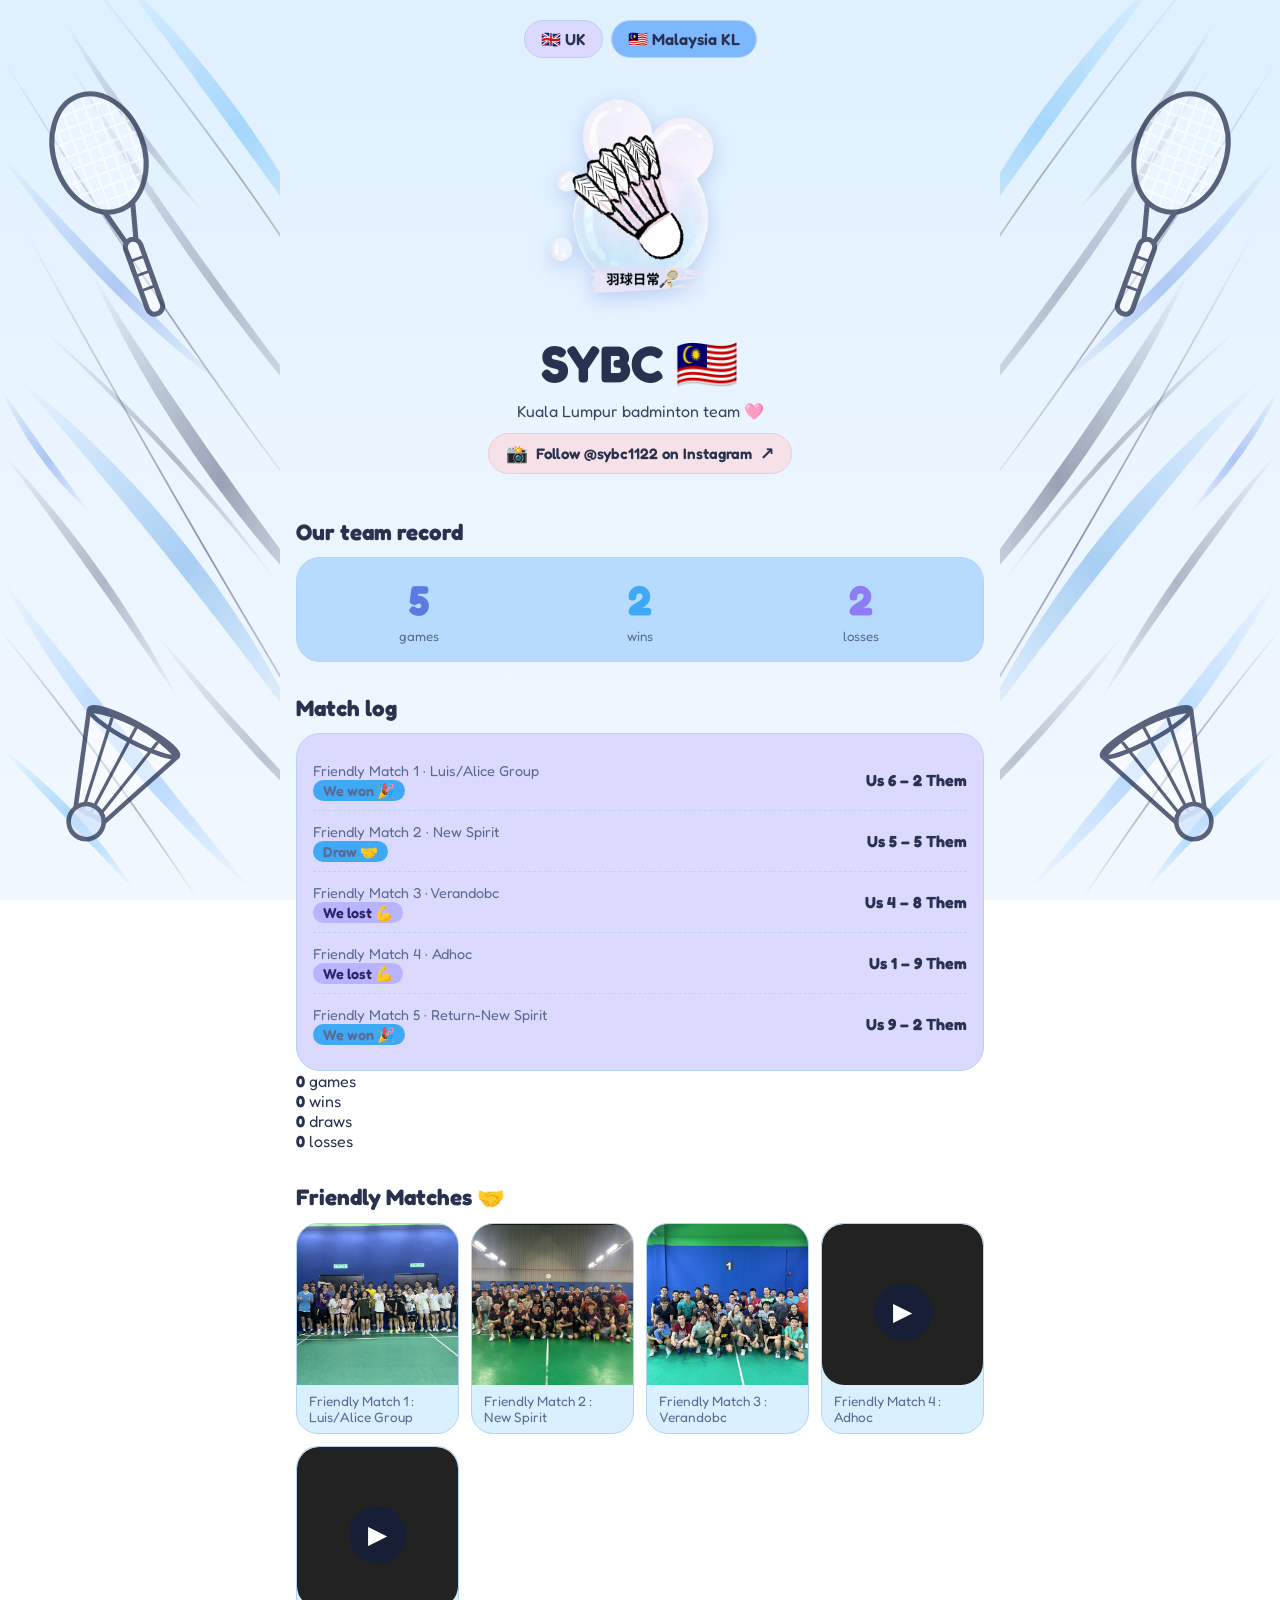
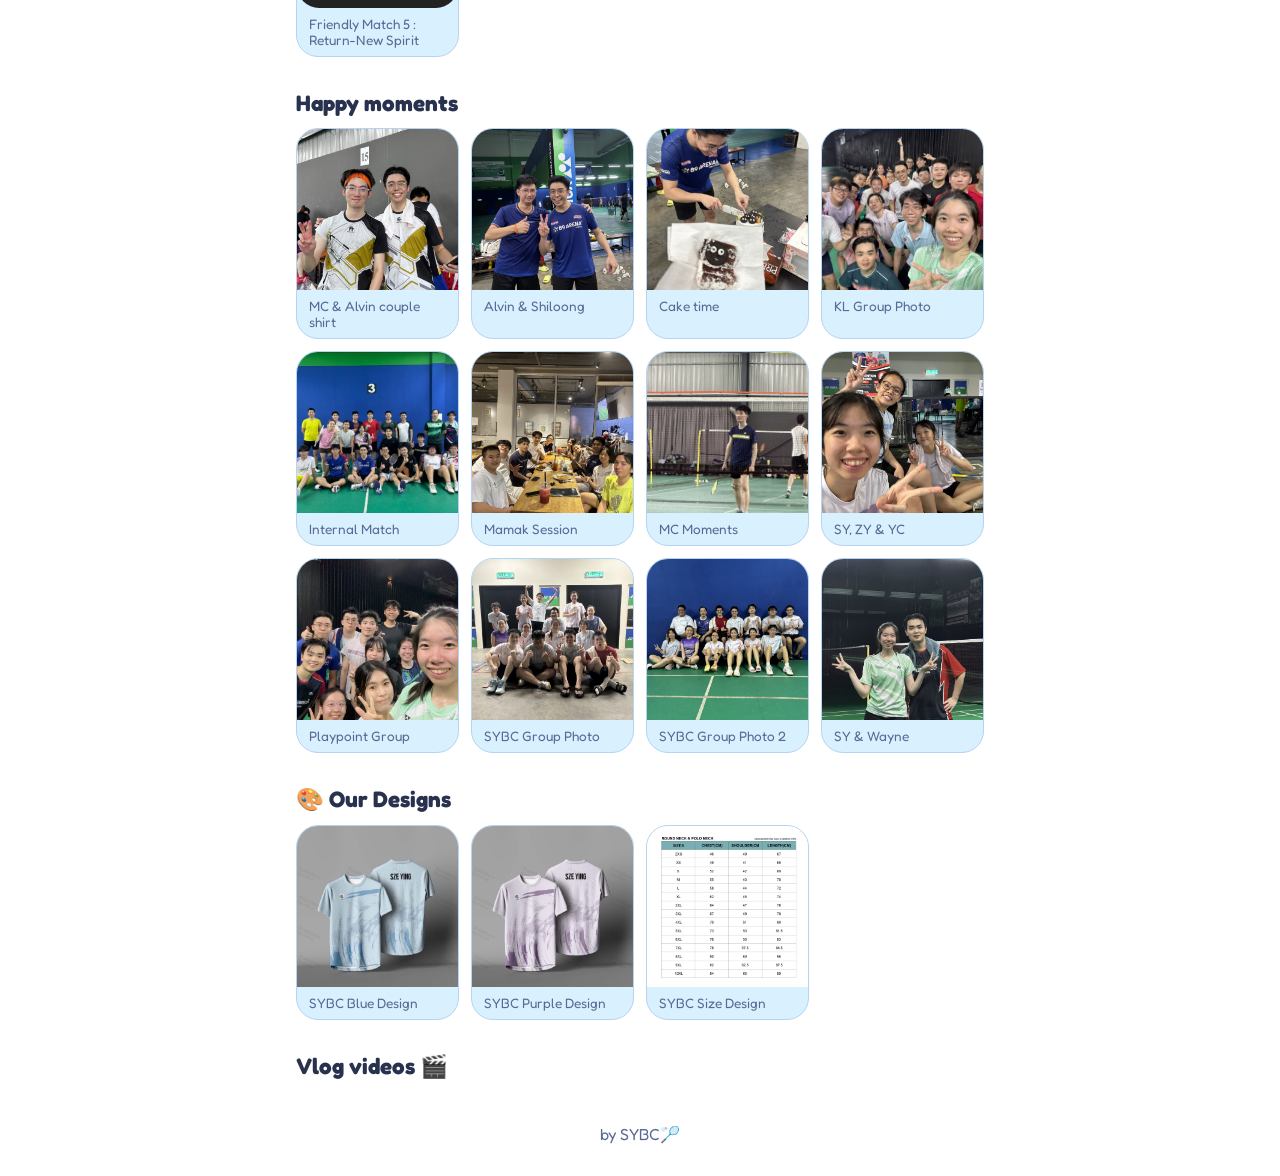
==== commit 04cce776: "Update kl.html" ====
--- a/kl.html
+++ b/kl.html
@@ -50,7 +50,27 @@
   <!-- Match log (from data/matches.js) -->
   <h2>Match log</h2>
   <div class="card" id="match-log"></div>
+    <div class="stats">
+    <div class="stat">
+      <strong id="stat-games">0</strong>
+      <span>games</span>
+    </div>
   
+    <div class="stat">
+      <strong id="stat-wins">0</strong>
+      <span>wins</span>
+    </div>
+  
+    <div class="stat">
+      <strong id="stat-draws">0</strong>
+      <span>draws</span>
+    </div>
+  
+    <div class="stat">
+      <strong id="stat-losses">0</strong>
+      <span>losses</span>
+    </div>
+  </div>
   <!-- Friendly Matches -->
   <h2>Friendly Matches 🤝</h2>
   <div class="grid friendly-all" id="friendly-all"></div>
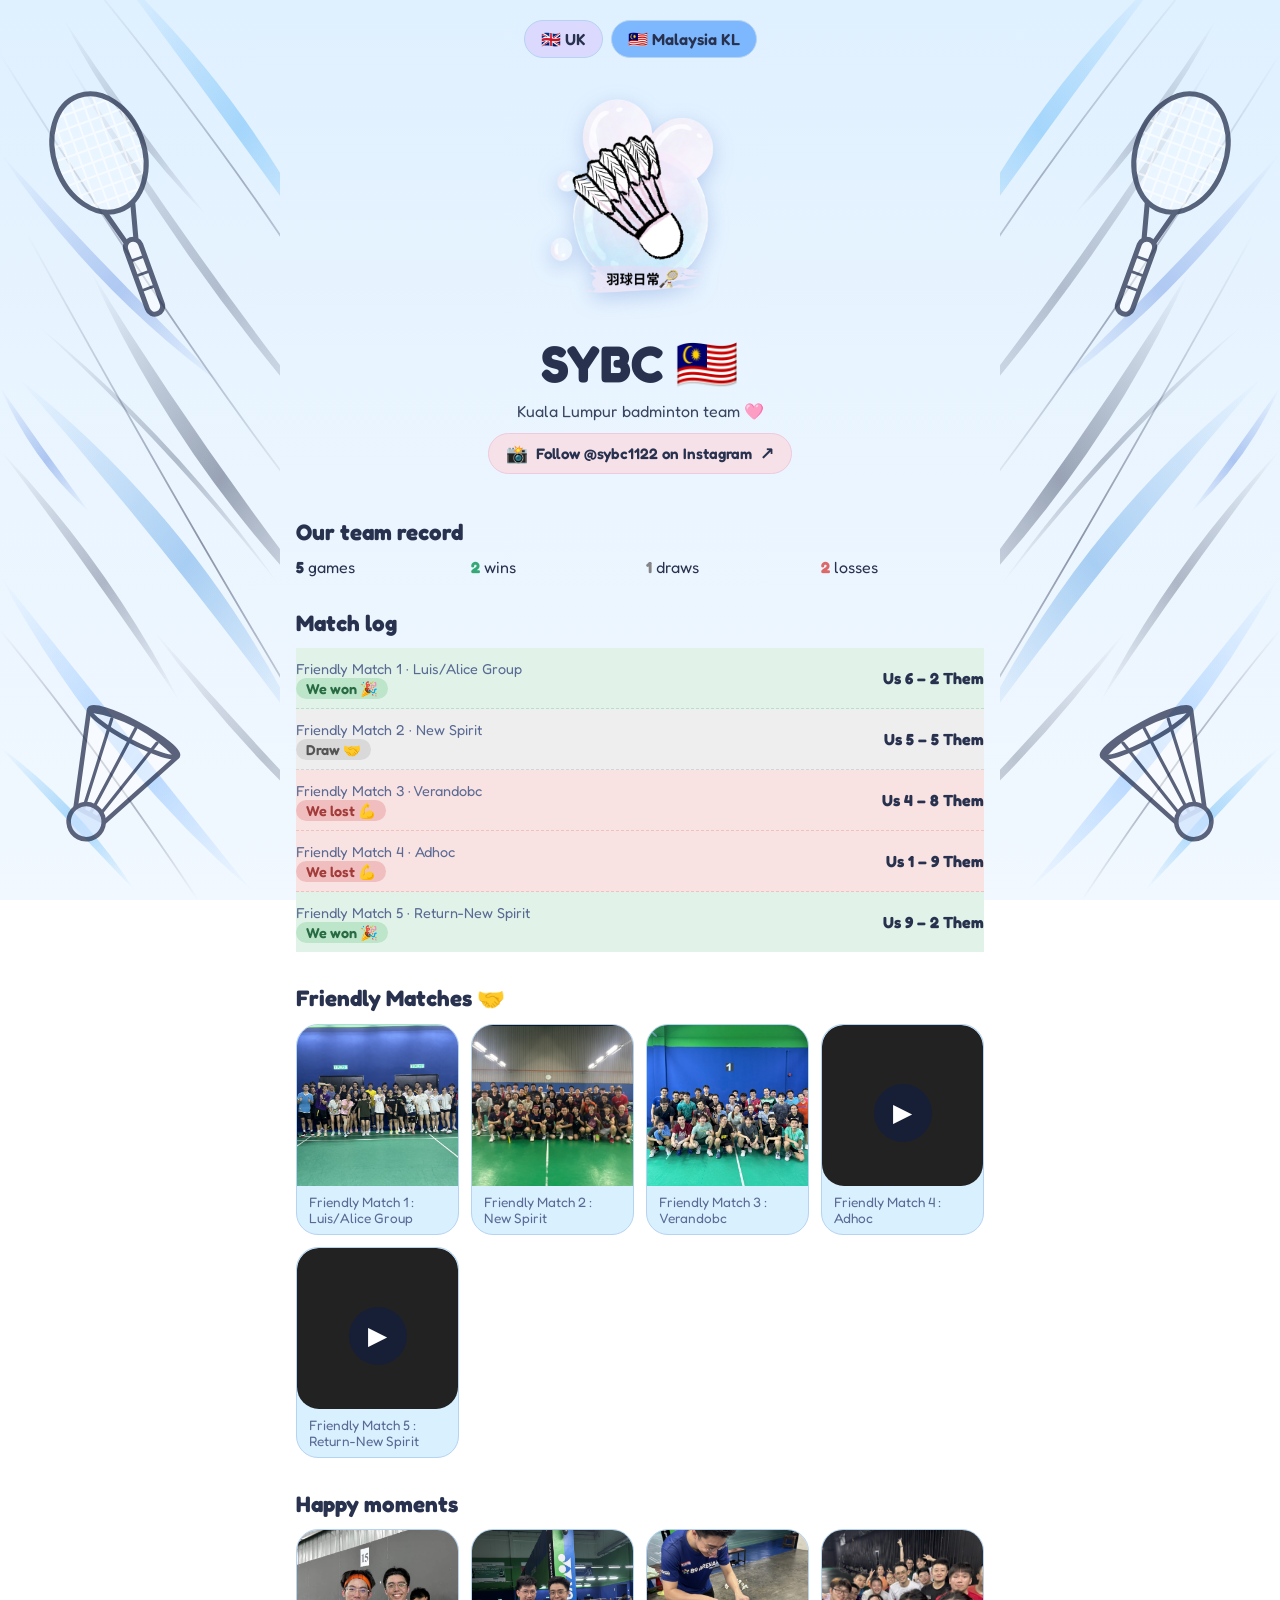
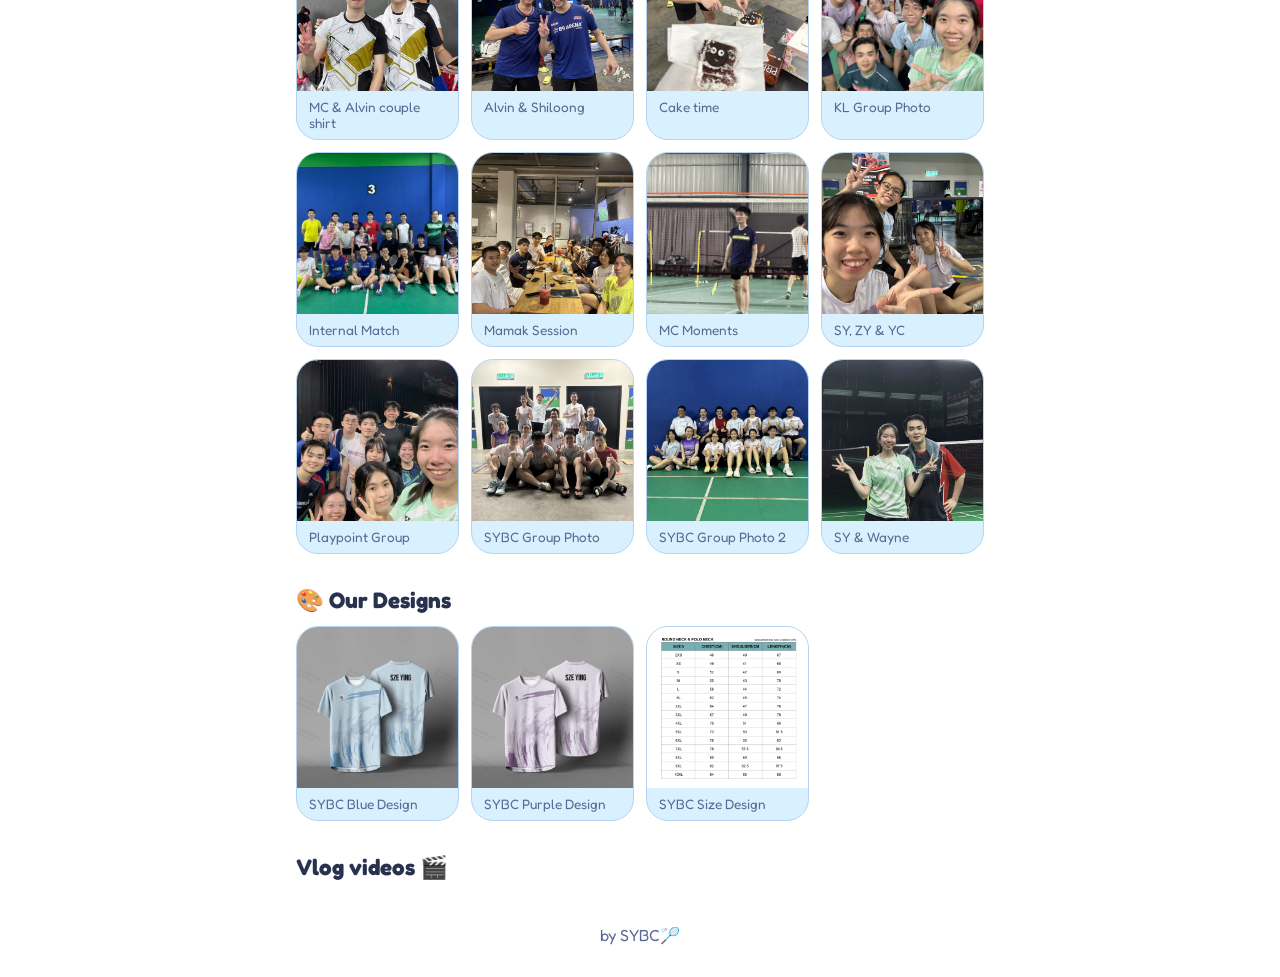
==== commit f5c26de7: "Update kl.html" ====
--- a/kl.html
+++ b/kl.html
@@ -41,16 +41,8 @@
 
   <!-- Team record (calculated from data/matches.js) -->
   <h2>Our team record</h2>
-  <div class="card"><div class="vs">
-    <div><b id="stat-games">0</b><small>games</small></div>
-    <div><b id="stat-wins">0</b><small>wins</small></div>
-    <div><b id="stat-losses">0</b><small>losses</small></div>
-  </div></div>
-
-  <!-- Match log (from data/matches.js) -->
-  <h2>Match log</h2>
-  <div class="card" id="match-log"></div>
-    <div class="stats">
+  
+  <div class="stats">
     <div class="stat">
       <strong id="stat-games">0</strong>
       <span>games</span>
@@ -71,6 +63,11 @@
       <span>losses</span>
     </div>
   </div>
+
+  <!-- Match log (from data/matches.js) -->
+  <h2>Match log</h2>
+  <div id="match-log"></div>
+  
   <!-- Friendly Matches -->
   <h2>Friendly Matches 🤝</h2>
   <div class="grid friendly-all" id="friendly-all"></div>
--- a/css/kl.css
+++ b/css/kl.css
@@ -264,3 +264,61 @@
   grid-template-columns: repeat(3, minmax(0, 1fr));
   gap: 16px;
 }
+
+/* Four-column team statistics */
+.stats {
+  display: grid;
+  grid-template-columns: repeat(4, 1fr);
+  gap: 12px;
+}
+
+/* Match result backgrounds */
+.m.win {
+  background: #e1f3e8;
+  border-color: #b9dfc6;
+}
+
+.m.draw {
+  background: #eeeeee;
+  border-color: #d5d5d5;
+}
+
+.m.lose {
+  background: #f9e2e2;
+  border-color: #efc1c1;
+}
+
+/* Result badges */
+.tag.win {
+  background: #bce5ca;
+  color: #286b42;
+}
+
+.tag.draw {
+  background: #d9d9d9;
+  color: #555555;
+}
+
+.tag.lose {
+  background: #f0bebe;
+  color: #a33b3b;
+}
+
+/* Statistics colours */
+#stat-wins {
+  color: #36a875;
+}
+
+#stat-draws {
+  color: #858585;
+}
+
+#stat-losses {
+  color: #dc6868;
+}
+
+@media (max-width: 600px) {
+  .stats {
+    grid-template-columns: repeat(2, 1fr);
+  }
+}
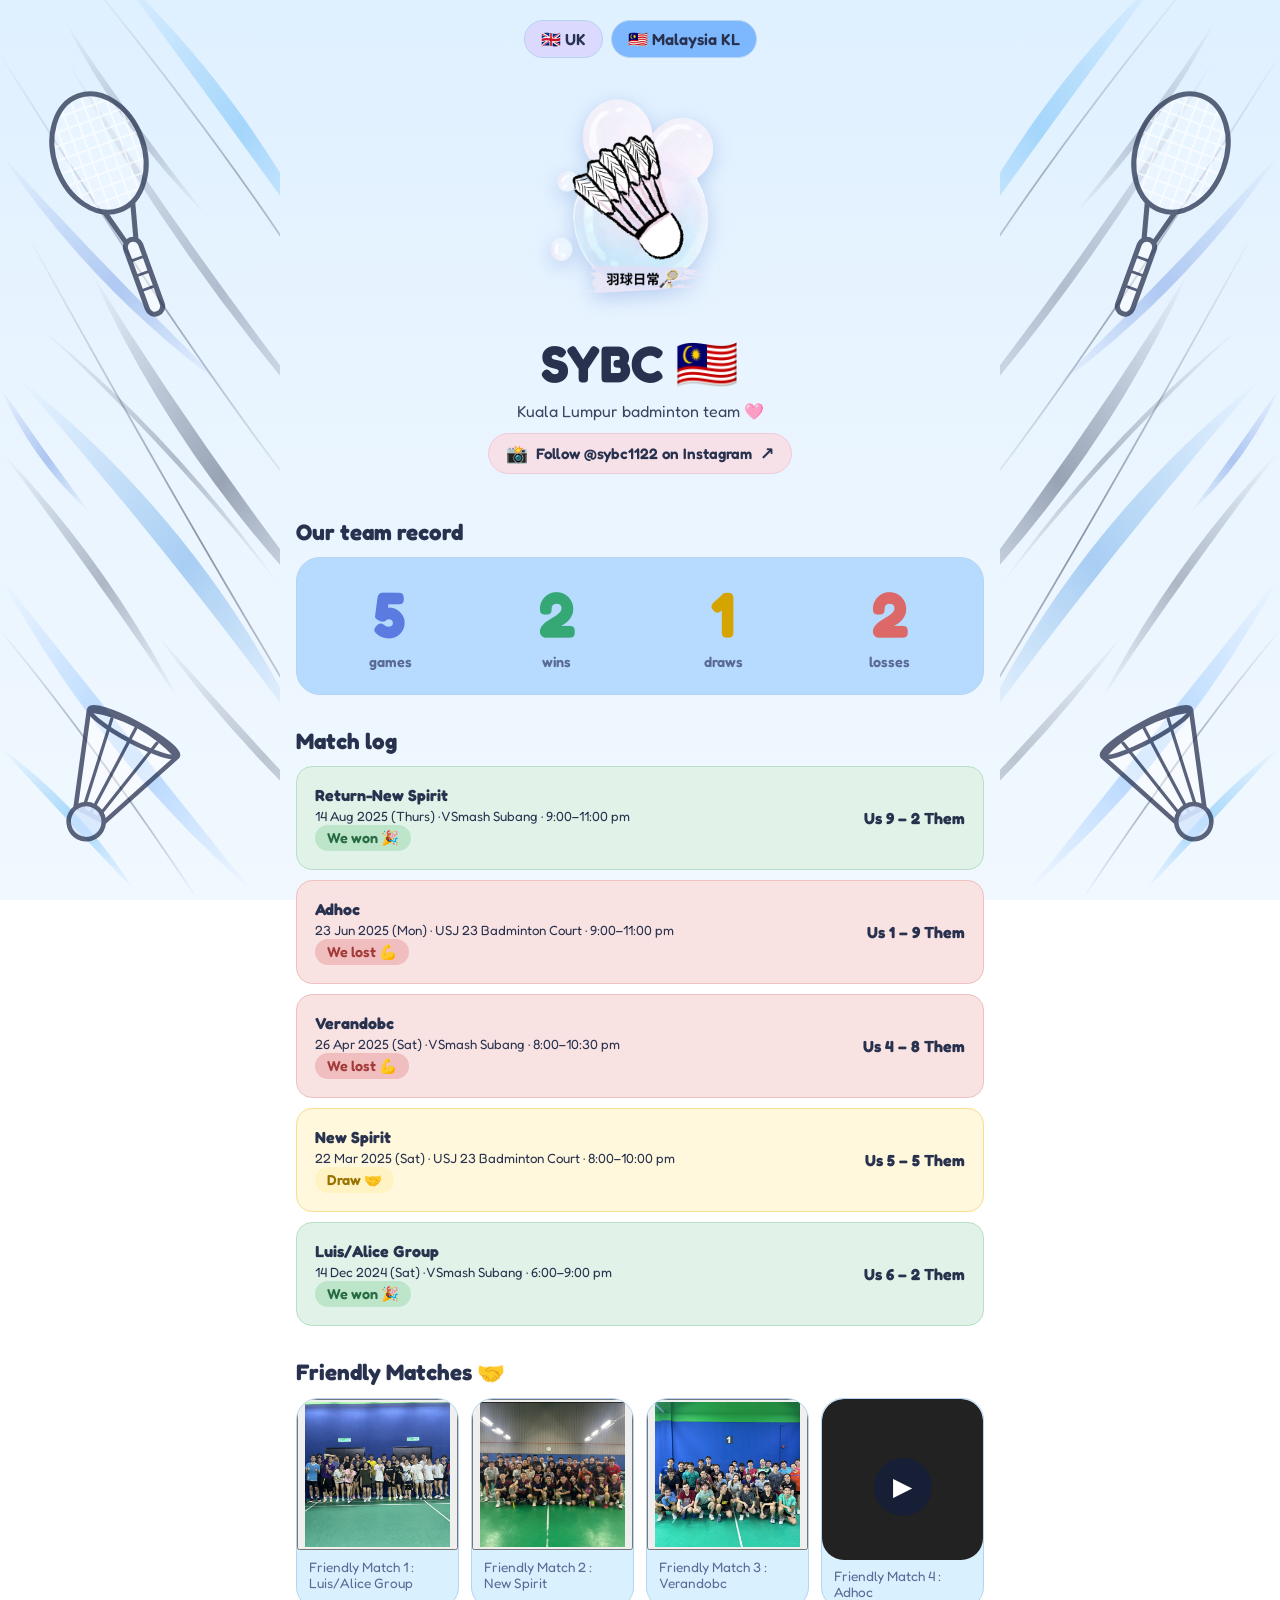
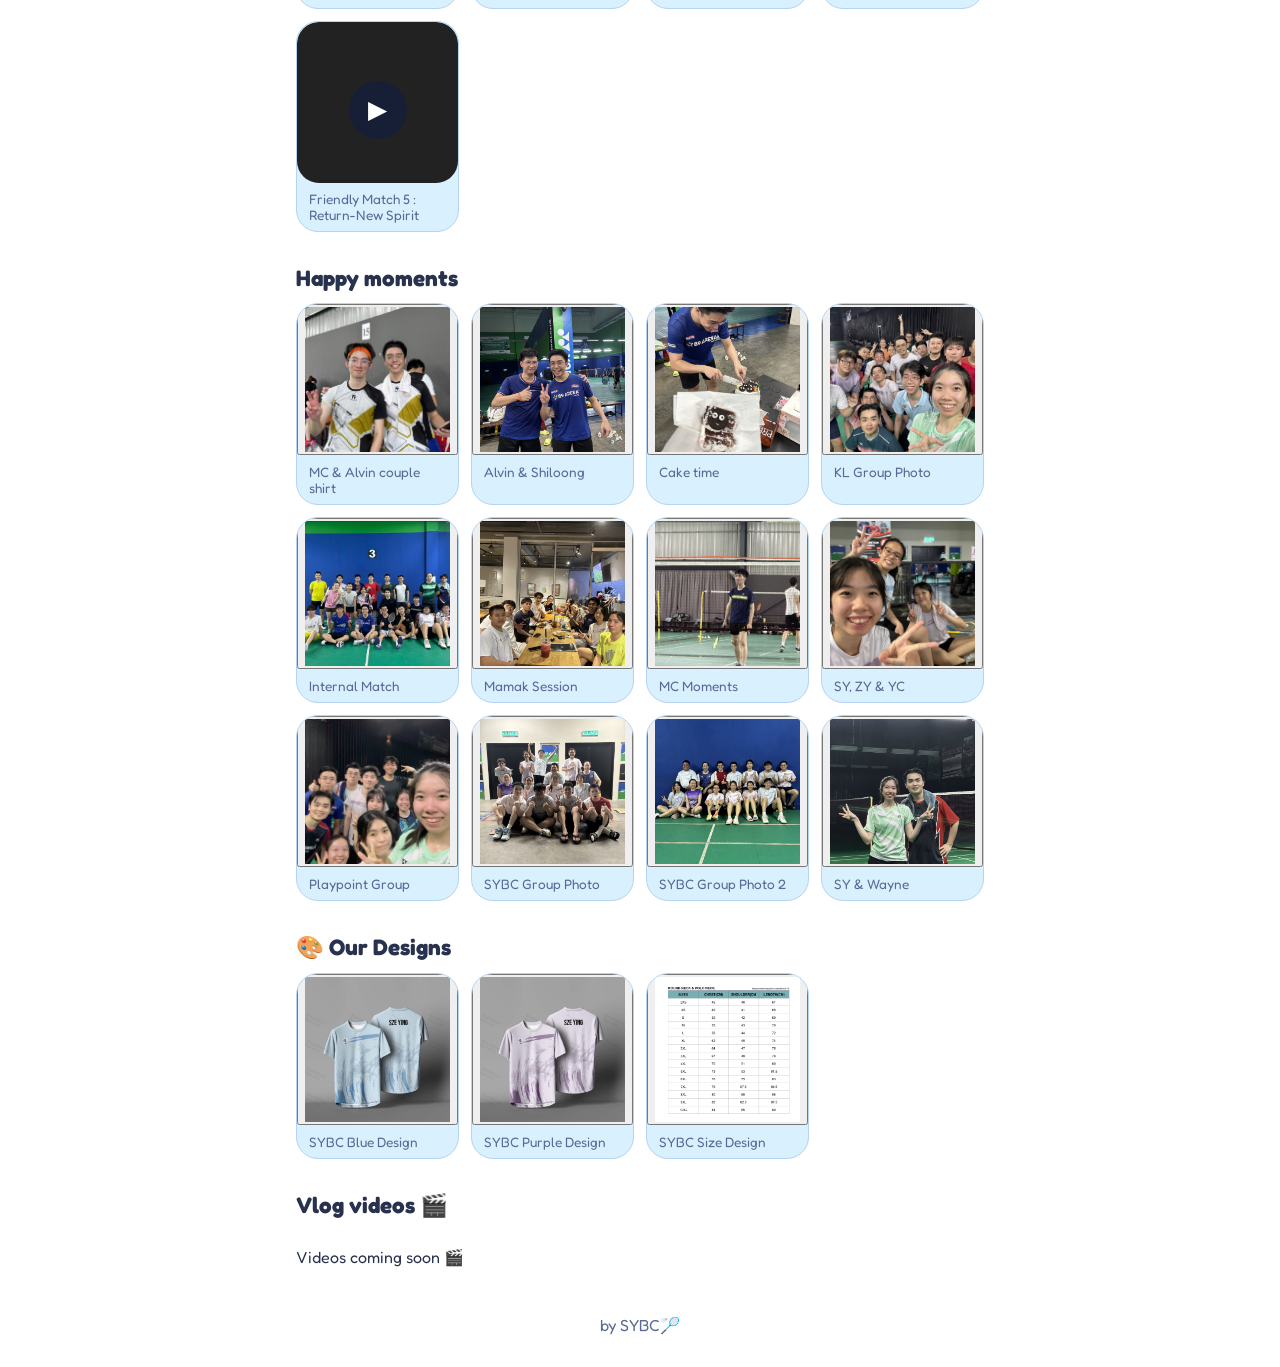
==== commit 31696920: "Add lightbox.js script to kl.html" ====
--- a/kl.html
+++ b/kl.html
@@ -93,6 +93,7 @@
 <script src="data-kl/moments.js"></script>
 <script src="data-kl/vlogs.js"></script>
 <!-- The code that builds the page: no need to touch -->
+<script src="js/lightbox.js"></script>
 <script src="js/script.js"></script>
 </body>
 </html>
--- a/css/kl.css
+++ b/css/kl.css
@@ -1,82 +1,403 @@
+
 @import url('https://fonts.googleapis.com/css2?family=Fredoka:wght@400;600;700&display=swap');
 
-/* ===== BLUE THEME for the KL page. Change the colours here ===== */
-:root{
-  --bg:#e8f4ff;      /* page background (very light sky) */
-  --box1:#b7dbff;    /* sky blue box */
-  --box2:#d9f0ff;    /* pale blue box */
-  --box3:#dcd9ff;    /* light periwinkle box */
-  --box4:#fff2e7;    /* cream box */
-  --ink:#28324f;     /* main text (navy) */
-  --soft:#5a6a94;    /* softer text */
-  --blue:#5b7be0;    /* blue number */
-  --sky:#3fa9f5;     /* bright sky blue */
-  --violet:#8f7cf5;  /* violet number */
-  --line:#b5d3f2;    /* borders */
-}
-*{box-sizing:border-box}
-body{margin:0;min-height:100vh;background:linear-gradient(180deg,#dff0ff,var(--bg) 40%,#f1f8ff);background-attachment:fixed;color:var(--ink);font-family:'Fredoka',system-ui,-apple-system,'Segoe UI',sans-serif}
-.wrap{max-width:720px;margin:0 auto;padding:16px}
-
-/* top switch buttons */
-.switch{display:flex;gap:8px;justify-content:center;margin:4px 0 14px}
-.switch a{padding:8px 16px;border-radius:99px;background:var(--box3);color:var(--ink);text-decoration:none;font-weight:600;border:1px solid var(--line)}
-.switch a.on{background:#7db8ff}
-
-/* banner */
-.hero{text-align:center;color:var(--ink);padding:10px 20px 8px}
-.hero-img{display:block;margin:0 auto 14px;height:clamp(150px,34vw,230px);width:auto;max-width:100%;object-fit:contain;filter:drop-shadow(0 6px 10px rgba(70,110,200,.28))}
-.hero h1{margin:6px 0;font-size:clamp(2rem,9vw,3.2rem)}
-.hero p{margin:0;opacity:.9}
-.sh{display:none}
-
-h2{margin:32px 0 12px;font-size:1.4rem}
-
-/* boxes */
-.card{background:var(--box1);border:1px solid var(--line);border-radius:24px;padding:16px}
-#match-log{background:var(--box3)}
-
-/* team record */
-.vs{display:grid;grid-template-columns:repeat(3,1fr);align-items:center;text-align:center;gap:8px}
-.vs b{display:block;font-size:2.6rem;color:var(--blue)}
-.vs div:nth-child(2) b{color:var(--sky)}
-.vs div:nth-child(3) b{color:var(--violet)}
-.vs small{color:var(--soft)}
-
-/* match log */
-.m{display:flex;justify-content:space-between;align-items:center;gap:8px;padding:10px 0;border-bottom:1px dashed var(--line)}
-.m:last-child{border:0}
-.m span{color:var(--soft);font-size:.9rem}
-.sc{font-weight:700;text-align:right}
-.tag{font-size:.75rem;color:#14305a;font-weight:600;border-radius:99px;padding:2px 10px;background:var(--sky)}
-.tag.s{background:#b9b4ff;color:#2a2466}
-
-/* photos */
-.grid{display:grid;grid-template-columns:repeat(auto-fill,minmax(150px,1fr));gap:12px}
-.ph{background:var(--box2);border:2px dashed var(--line);border-radius:22px;aspect-ratio:1;display:flex;flex-direction:column;align-items:center;justify-content:center;text-align:center;padding:8px;font-size:.85rem;color:var(--soft)}
-.ph i{font-style:normal;font-size:2rem}
-.ph:nth-child(4n+2){background:var(--box1)}
-.ph:nth-child(4n+3){background:var(--box3)}
-.ph:nth-child(4n+4){background:var(--box4)}
-.pic{margin:0;background:var(--box2);border:1px solid var(--line);border-radius:22px;overflow:hidden}
-.pic img{display:block;width:100%;aspect-ratio:1;object-fit:cover}
-.pic figcaption{padding:8px 12px;font-size:.85rem;color:var(--soft)}
-
-/* videos */
-.vgrid{display:grid;grid-template-columns:repeat(2,1fr);gap:12px}
-@media (min-width:600px){.vgrid{grid-template-columns:repeat(3,1fr)}}
-.vd{background:var(--box3);border:2px dashed var(--line);border-radius:22px;aspect-ratio:9/16;display:flex;flex-direction:column;align-items:center;justify-content:center;text-align:center;color:var(--soft);font-size:.9rem;gap:6px;padding:8px}
-.vd:nth-child(2n){background:var(--box1)}
-.vd i{font-style:normal;width:52px;height:52px;border-radius:50%;background:#7db8ff;color:var(--ink);display:flex;align-items:center;justify-content:center;font-size:1.4rem}
-.vc{margin:0;background:var(--box3);border:1px solid var(--line);border-radius:22px;overflow:hidden}
-.vc:nth-child(2n){background:var(--box1)}
-.vc video{display:block;width:100%;aspect-ratio:9/16;object-fit:contain;border:0;background:#000}
-.vc iframe{display:block;width:100%;aspect-ratio:16/9;border:0;background:#000}
-.vc figcaption{padding:8px 12px;font-size:.9rem;color:var(--soft)}
-
-footer{text-align:center;color:var(--soft);margin:32px 0 16px}
-
-/* Instagram profile link */
+/* ===== BLUE THEME FOR KL PAGE ===== */
+:root {
+  --bg: #e8f4ff;
+  --box1: #b7dbff;
+  --box2: #d9f0ff;
+  --box3: #dcd9ff;
+  --box4: #fff2e7;
+  --ink: #28324f;
+  --soft: #5a6a94;
+  --blue: #5b7be0;
+  --sky: #3fa9f5;
+  --violet: #8f7cf5;
+  --line: #b5d3f2;
+}
+
+* {
+  box-sizing: border-box;
+}
+
+body {
+  margin: 0;
+  min-height: 100vh;
+  background: linear-gradient(180deg, #dff0ff, var(--bg) 40%, #f1f8ff);
+  background-attachment: fixed;
+  color: var(--ink);
+  font-family: 'Fredoka', system-ui, -apple-system, 'Segoe UI', sans-serif;
+}
+
+.wrap {
+  max-width: 720px;
+  margin: 0 auto;
+  padding: 16px;
+}
+
+/* ===== TOP SWITCH BUTTONS ===== */
+.switch {
+  display: flex;
+  gap: 8px;
+  justify-content: center;
+  margin: 4px 0 14px;
+}
+
+.switch a {
+  padding: 8px 16px;
+  border-radius: 99px;
+  background: var(--box3);
+  color: var(--ink);
+  text-decoration: none;
+  font-weight: 600;
+  border: 1px solid var(--line);
+}
+
+.switch a.on {
+  background: #7db8ff;
+}
+
+/* ===== BANNER ===== */
+.hero {
+  display: flex;
+  flex-direction: column;
+  align-items: center;
+  text-align: center;
+  color: var(--ink);
+  padding: 10px 20px 8px;
+}
+
+.hero-img {
+  display: block;
+  margin: 0 auto 14px;
+  height: clamp(150px, 34vw, 230px);
+  width: auto;
+  max-width: 100%;
+  object-fit: contain;
+  filter: drop-shadow(0 6px 10px rgba(70, 110, 200, .28));
+}
+
+.hero h1 {
+  margin: 6px 0;
+  font-size: clamp(2rem, 9vw, 3.2rem);
+}
+
+.hero p {
+  margin: 0;
+  opacity: .9;
+}
+
+.sh {
+  display: none;
+}
+
+h2 {
+  margin: 32px 0 12px;
+  font-size: 1.4rem;
+}
+
+/* ===== GENERAL BOXES ===== */
+.card {
+  background: var(--box1);
+  border: 1px solid var(--line);
+  border-radius: 24px;
+  padding: 16px;
+}
+
+/* ===== TEAM RECORD: FOUR STATISTICS ===== */
+.stats {
+  display: grid;
+  grid-template-columns: repeat(4, 1fr);
+  gap: 12px;
+  align-items: center;
+  text-align: center;
+  background: var(--box1);
+  border: 1px solid var(--line);
+  border-radius: 24px;
+  padding: 24px 16px;
+}
+
+.stats .stat {
+  display: flex;
+  flex-direction: column;
+  align-items: center;
+  justify-content: center;
+  gap: 2px;
+}
+
+.stats .stat strong {
+  display: block;
+  font-size: clamp(2.8rem, 7vw, 4rem);
+  line-height: 1;
+  font-weight: 700;
+  color: var(--blue);
+}
+
+.stats .stat span {
+  display: block;
+  margin-top: 5px;
+  font-size: 0.9rem;
+  font-weight: 600;
+  color: var(--soft);
+}
+
+#stat-games {
+  color: var(--blue);
+}
+
+#stat-wins {
+  color: #36a875;
+}
+
+#stat-draws {
+  color: #d6a400;
+}
+
+#stat-losses {
+  color: #dc6868;
+}
+
+/* Mobile layout */
+@media (max-width: 600px) {
+  .stats {
+    grid-template-columns: repeat(2, 1fr);
+    gap: 22px 12px;
+    padding: 22px 12px;
+  }
+
+  .stats .stat strong {
+    font-size: 3rem;
+  }
+
+  .stats .stat span {
+    font-size: 0.85rem;
+  }
+}
+
+/* ===== MATCH LOG ===== */
+
+/* Remove the outer purple box */
+#match-log {
+  background: transparent !important;
+  border: none !important;
+  box-shadow: none !important;
+  padding: 0 !important;
+}
+
+/* Individual match rows */
+#match-log .m {
+  display: flex;
+  justify-content: space-between;
+  align-items: center;
+  gap: 12px;
+  margin-bottom: 10px;
+  border-radius: 16px;
+  padding: 18px;
+  border: 1px solid transparent;
+}
+
+#match-log .m:last-child {
+  margin-bottom: 0;
+}
+
+/* Match text */
+.m span {
+  color: var(--soft);
+  font-size: .9rem;
+}
+
+.sc {
+  font-weight: 700;
+  text-align: right;
+  white-space: nowrap;
+}
+
+/* Win row */
+#match-log .m.win {
+  background: #e1f3e8;
+  border-color: #b9dfc6;
+}
+
+/* Draw row - light yellow */
+#match-log .m.draw {
+  background: #fff8dc;
+  border-color: #f5df91;
+}
+
+/* Lose row */
+#match-log .m.lose {
+  background: #f9e2e2;
+  border-color: #efc1c1;
+}
+
+/* Result badges */
+.tag {
+  display: inline-block;
+  font-size: .75rem;
+  color: #14305a;
+  font-weight: 600;
+  border-radius: 99px;
+  padding: 4px 12px;
+  background: var(--sky);
+}
+
+.tag.win {
+  background: #bce5ca;
+  color: #286b42;
+}
+
+.tag.draw {
+  background: #fff3c4;
+  color: #9a7200;
+}
+
+.tag.lose {
+  background: #f0bebe;
+  color: #a33b3b;
+}
+
+/* ===== PHOTOS ===== */
+.grid {
+  display: grid;
+  grid-template-columns: repeat(auto-fill, minmax(150px, 1fr));
+  gap: 12px;
+}
+
+.ph {
+  background: var(--box2);
+  border: 2px dashed var(--line);
+  border-radius: 22px;
+  aspect-ratio: 1;
+  display: flex;
+  flex-direction: column;
+  align-items: center;
+  justify-content: center;
+  text-align: center;
+  padding: 8px;
+  font-size: .85rem;
+  color: var(--soft);
+}
+
+.ph i {
+  font-style: normal;
+  font-size: 2rem;
+}
+
+.ph:nth-child(4n+2) {
+  background: var(--box1);
+}
+
+.ph:nth-child(4n+3) {
+  background: var(--box3);
+}
+
+.ph:nth-child(4n+4) {
+  background: var(--box4);
+}
+
+.pic {
+  margin: 0;
+  background: var(--box2);
+  border: 1px solid var(--line);
+  border-radius: 22px;
+  overflow: hidden;
+}
+
+.pic img {
+  display: block;
+  width: 100%;
+  aspect-ratio: 1;
+  object-fit: cover;
+}
+
+.pic figcaption {
+  padding: 8px 12px;
+  font-size: .85rem;
+  color: var(--soft);
+}
+
+/* ===== VIDEOS ===== */
+.vgrid {
+  display: grid;
+  grid-template-columns: repeat(2, 1fr);
+  gap: 12px;
+}
+
+@media (min-width: 600px) {
+  .vgrid {
+    grid-template-columns: repeat(3, 1fr);
+  }
+}
+
+.vd {
+  background: var(--box3);
+  border: 2px dashed var(--line);
+  border-radius: 22px;
+  aspect-ratio: 9 / 16;
+  display: flex;
+  flex-direction: column;
+  align-items: center;
+  justify-content: center;
+  text-align: center;
+  color: var(--soft);
+  font-size: .9rem;
+  gap: 6px;
+  padding: 8px;
+}
+
+.vd:nth-child(2n) {
+  background: var(--box1);
+}
+
+.vd i {
+  font-style: normal;
+  width: 52px;
+  height: 52px;
+  border-radius: 50%;
+  background: #7db8ff;
+  color: var(--ink);
+  display: flex;
+  align-items: center;
+  justify-content: center;
+  font-size: 1.4rem;
+}
+
+.vc {
+  margin: 0;
+  background: var(--box3);
+  border: 1px solid var(--line);
+  border-radius: 22px;
+  overflow: hidden;
+}
+
+.vc:nth-child(2n) {
+  background: var(--box1);
+}
+
+.vc video {
+  display: block;
+  width: 100%;
+  aspect-ratio: 9 / 16;
+  object-fit: contain;
+  border: 0;
+  background: #000;
+}
+
+.vc iframe {
+  display: block;
+  width: 100%;
+  aspect-ratio: 16 / 9;
+  border: 0;
+  background: #000;
+}
+
+.vc figcaption {
+  padding: 8px 12px;
+  font-size: .9rem;
+  color: var(--soft);
+}
+
+/* ===== INSTAGRAM PROFILE LINK ===== */
 .instagram-link {
   display: inline-flex;
   align-items: center;
@@ -88,49 +409,45 @@
   background: #f6e1e9;
   border: 1px solid #efc9dc;
   color: #28324f;
-  font-size: 0.95rem;
+  font-size: .95rem;
   font-weight: 600;
   text-decoration: none;
-  transition: transform 0.2s ease, box-shadow 0.2s ease;
+  transition: transform .2s ease, box-shadow .2s ease;
 }
 
 .instagram-link:hover {
   transform: translateY(-2px);
-  box-shadow: 0 4px 12px rgba(40, 50, 79, 0.12);
-}
-
-.instagram-icon {
-  font-size: 1.1rem;
-}
-
+  box-shadow: 0 4px 12px rgba(40, 50, 79, .12);
+}
+
+.instagram-icon,
 .instagram-arrow {
   font-size: 1.1rem;
 }
 
-.hero {
-  display: flex;
-  flex-direction: column;
-  align-items: center;
+/* ===== FOOTER ===== */
+footer {
+  text-align: center;
+  color: var(--soft);
+  margin: 32px 0 16px;
 }
 
 /* ===== CLICK TO ENLARGE PHOTOS ===== */
-
 .clickable-photo {
   cursor: zoom-in;
-  transition: transform 0.25s ease;
+  transition: transform .25s ease;
 }
 
 .clickable-photo:hover {
   transform: scale(1.03);
 }
 
-/* Full-screen photo background */
 .photo-lightbox {
   display: none;
   position: fixed;
   inset: 0;
   z-index: 99999;
-  background: rgba(15, 10, 25, 0.94);
+  background: rgba(15, 10, 25, .94);
   justify-content: center;
   align-items: center;
   padding: 30px;
@@ -140,7 +457,6 @@
   display: flex;
 }
 
-/* Enlarged photo */
 .photo-lightbox img {
   max-width: 95vw;
   max-height: 90vh;
@@ -149,10 +465,9 @@
   object-fit: contain;
   border-radius: 12px;
   cursor: zoom-out;
-  box-shadow: 0 10px 40px rgba(0, 0, 0, 0.4);
-}
-
-/* Close button */
+  box-shadow: 0 10px 40px rgba(0, 0, 0, .4);
+}
+
 .photo-close {
   position: absolute;
   top: 15px;
@@ -165,26 +480,20 @@
   z-index: 100000;
 }
 
-@media (max-width: 600px) {
-  .photo-lightbox {
-    padding: 12px;
-  }
-
-  .photo-lightbox img {
-    max-width: 96vw;
-    max-height: 85vh;
-  }
-
-  .photo-close {
-    top: 8px;
-    right: 18px;
-  }
-}
-
-/* Friendly match video cards */
+/* ===== FRIENDLY MATCH PHOTOS AND VIDEOS ===== */
+#friendly-moments,
+#friendly-vlogs {
+  display: grid;
+  grid-template-columns: repeat(3, minmax(0, 1fr));
+  gap: 16px;
+}
+
 .friendly-video-card {
   position: relative;
   overflow: hidden;
+  width: 100%;
+  min-width: 0;
+  margin: 0;
 }
 
 .friendly-video-card video {
@@ -211,7 +520,7 @@
   cursor: pointer;
 }
 
-/* Large video popup */
+/* ===== LARGE FRIENDLY VIDEO POPUP ===== */
 .friendly-video-modal {
   display: none;
   position: fixed;
@@ -246,79 +555,117 @@
   cursor: pointer;
 }
 
-/* Friendly Matches: keep photos and videos in the same grid */
-#friendly-moments,
-#friendly-vlogs {
-  display: contents;
-}
-
-.friendly-video-card {
-  width: 100%;
-  min-width: 0;
-  margin: 0;
-}
-
-#friendly-moments,
-#friendly-vlogs {
-  display: grid;
-  grid-template-columns: repeat(3, minmax(0, 1fr));
-  gap: 16px;
-}
-
-/* Four-column team statistics */
-.stats {
-  display: grid;
-  grid-template-columns: repeat(4, 1fr);
-  gap: 12px;
-}
-
-/* Match result backgrounds */
-.m.win {
-  background: #e1f3e8;
-  border-color: #b9dfc6;
-}
-
-.m.draw {
-  background: #eeeeee;
-  border-color: #d5d5d5;
-}
-
-.m.lose {
-  background: #f9e2e2;
-  border-color: #efc1c1;
-}
-
-/* Result badges */
-.tag.win {
-  background: #bce5ca;
-  color: #286b42;
-}
-
-.tag.draw {
-  background: #d9d9d9;
-  color: #555555;
-}
-
-.tag.lose {
-  background: #f0bebe;
-  color: #a33b3b;
-}
-
-/* Statistics colours */
-#stat-wins {
-  color: #36a875;
-}
-
-#stat-draws {
-  color: #858585;
-}
-
-#stat-losses {
-  color: #dc6868;
-}
-
+/* ===== RESPONSIVE DESIGN ===== */
 @media (max-width: 600px) {
   .stats {
     grid-template-columns: repeat(2, 1fr);
   }
-}
+
+  #match-log .m {
+    padding: 12px;
+    gap: 8px;
+  }
+
+  .sc {
+    font-size: .9rem;
+  }
+
+  #friendly-moments,
+  #friendly-vlogs {
+    grid-template-columns: repeat(2, minmax(0, 1fr));
+    gap: 10px;
+  }
+
+  .photo-lightbox {
+    padding: 12px;
+  }
+
+  .photo-lightbox img {
+    max-width: 96vw;
+    max-height: 85vh;
+  }
+
+  .photo-close {
+    top: 8px;
+    right: 18px;
+  }
+}
+
+#match-log .match-link {
+  display: flex;
+  color: inherit;
+  text-decoration: none;
+}
+
+#match-log .match-link:hover {
+  transform: translateY(-3px);
+  cursor: pointer;
+}
+
+/* Clickable Match Log */
+#match-log .match-link {
+  display: flex;
+  width: 100%;
+  box-sizing: border-box;
+  color: inherit;
+  text-decoration: none;
+  cursor: pointer;
+  transition: transform 0.2s ease, box-shadow 0.2s ease;
+}
+
+#match-log .match-link:hover {
+  transform: translateY(-3px);
+  box-shadow: 0 5px 15px rgba(40, 50, 79, 0.12);
+}
+
+/* ===== COMPACT MATCH LINE-UP ===== */
+.match-lineups {
+  margin-top: 30px;
+  margin-bottom: 35px;
+}
+
+.lineup-category {
+  margin-bottom: 22px;
+}
+
+.lineup-category h3 {
+  font-size: 1.05rem;
+  color: var(--blue);
+  margin-bottom: 10px;
+}
+
+.lineup-list {
+  display: flex;
+  flex-direction: column;
+  gap: 8px;
+}
+
+.lineup-row {
+  display: flex;
+  align-items: center;
+  justify-content: space-between;
+  gap: 10px;
+  padding: 11px 13px;
+  background: var(--box1);
+  border: 1px solid var(--line);
+  border-radius: 12px;
+  font-size: 0.88rem;
+}
+
+.lineup-result {
+  flex-shrink: 0;
+  font-size: 0.7rem;
+  font-weight: 700;
+  padding: 4px 10px;
+  border-radius: 20px;
+}
+
+.lineup-result.win {
+  color: #21865b;
+  background: #dff5e9;
+}
+
+.lineup-result.lose {
+  color: #c94d58;
+  background: #fde5e7;
+}
